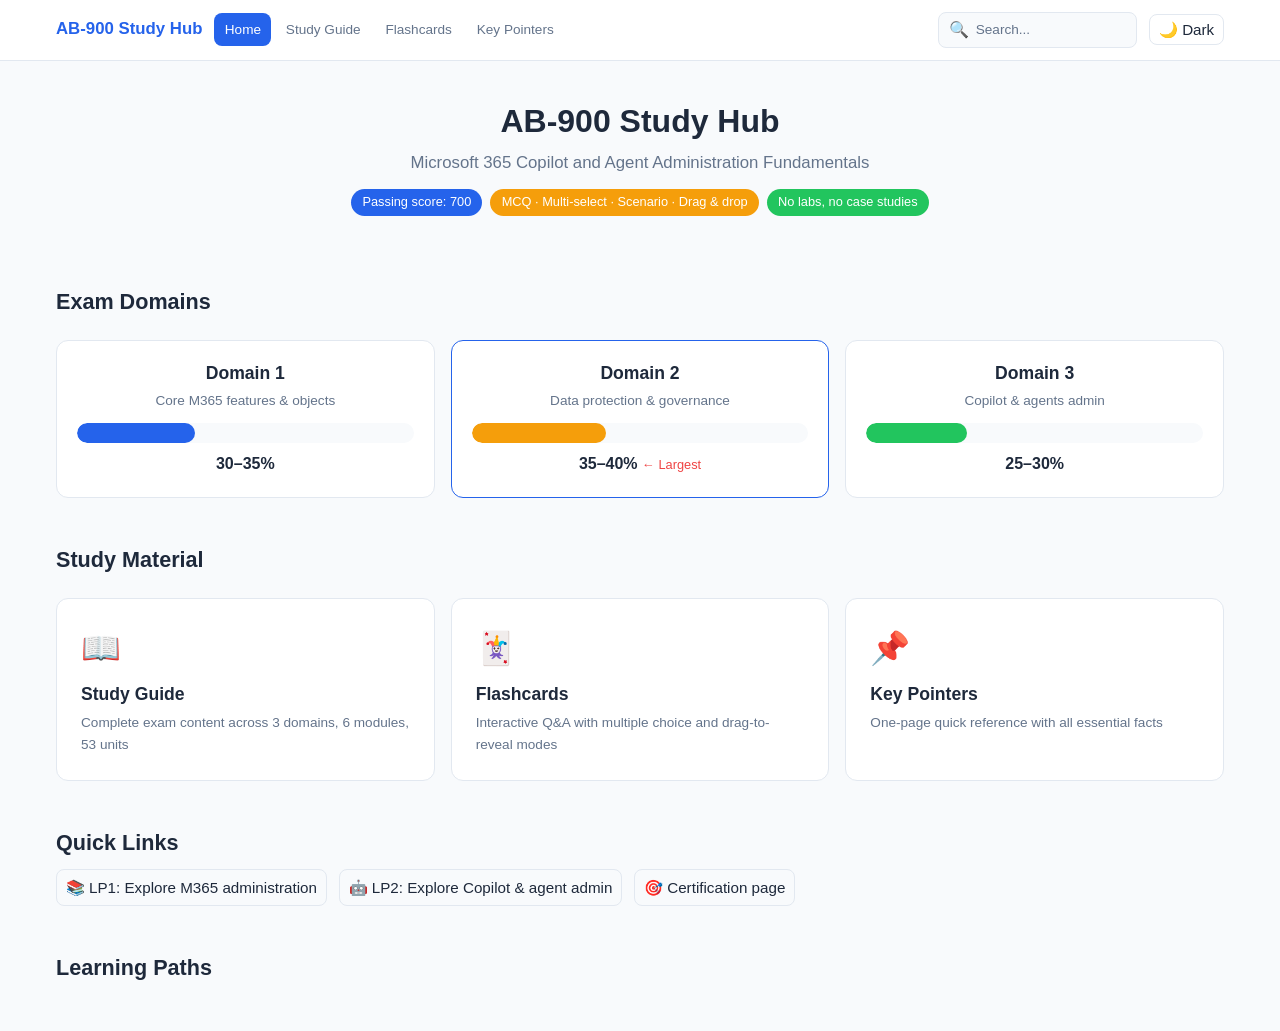
==== index.html @ 0c885569 "feat: update index page with module tree" ====
<!DOCTYPE html>
<html lang="sv" data-theme="light">
<head>
  <meta charset="UTF-8">
  <meta name="viewport" content="width=device-width, initial-scale=1.0">
  <title>AB-900 Study Hub</title>
  <link rel="stylesheet" href="style.css">
  <link rel="icon" href="data:image/svg+xml,<svg xmlns='http://www.w3.org/2000/svg' viewBox='0 0 100 100'><text y='.9em' font-size='90'>📘</text></svg>">
</head>
<body>
  <header class="header">
    <div class="header-inner">
      <a href="index.html" class="header-logo">AB-900 Study Hub</a>
      <button id="hamburger" class="hamburger" aria-label="Menu">☰</button>
      <nav id="nav" class="nav">
        <a href="index.html" class="active">Home</a>
        <a href="study-guide.html">Study Guide</a>
        <a href="flashcards.html">Flashcards</a>
        <a href="key-pointers.html">Key Pointers</a>
      </nav>
      <div class="search-box">
        <span>🔍</span>
        <input id="searchInput" type="text" placeholder="Search...">
      </div>
      <button id="themeToggle" class="theme-toggle" aria-label="Toggle theme">🌙 Dark</button>
    </div>
  </header>

  <main>
    <section class="hero">
      <h1>AB-900 Study Hub</h1>
      <p>Microsoft 365 Copilot and Agent Administration Fundamentals</p>
      <div class="hero-tags">
        <span class="tag tag-blue">Passing score: 700</span>
        <span class="tag tag-orange">MCQ &middot; Multi-select &middot; Scenario &middot; Drag &amp; drop</span>
        <span class="tag tag-green">No labs, no case studies</span>
      </div>
    </section>

    <div class="container">
      <h2>Exam Domains</h2>
      <div class="domain-grid">
        <div class="domain-card searchable">
          <h3>Domain 1</h3>
          <p>Core M365 features &amp; objects</p>
          <div class="domain-bar"><div class="domain-bar-fill" style="width:35%"></div></div>
          <strong>30&ndash;35%</strong>
        </div>
        <div class="domain-card searchable" style="border-color:var(--primary);">
          <h3>Domain 2</h3>
          <p>Data protection &amp; governance</p>
          <div class="domain-bar"><div class="domain-bar-fill" style="width:40%;background:var(--accent-orange)"></div></div>
          <strong>35&ndash;40%</strong> <span style="color:var(--accent-red);font-size:0.8rem;">&larr; Largest</span>
        </div>
        <div class="domain-card searchable">
          <h3>Domain 3</h3>
          <p>Copilot &amp; agents admin</p>
          <div class="domain-bar"><div class="domain-bar-fill" style="width:30%;background:var(--accent-green)"></div></div>
          <strong>25&ndash;30%</strong>
        </div>
      </div>

      <h2 style="margin-top:3rem;">Study Material</h2>
      <div class="section-grid">
        <a href="study-guide.html" class="section-card searchable">
          <div class="icon">📖</div>
          <h3>Study Guide</h3>
          <p>Complete exam content across 3 domains, 6 modules, 53 units</p>
        </a>
        <a href="flashcards.html" class="section-card searchable">
          <div class="icon">🃏</div>
          <h3>Flashcards</h3>
          <p>Interactive Q&amp;A with multiple choice and drag-to-reveal modes</p>
        </a>
        <a href="key-pointers.html" class="section-card searchable">
          <div class="icon">📌</div>
          <h3>Key Pointers</h3>
          <p>One-page quick reference with all essential facts</p>
        </a>
      </div>

      <h2 style="margin-top:3rem;">Quick Links</h2>
      <div style="display:flex;gap:0.75rem;flex-wrap:wrap;">
        <a href="https://learn.microsoft.com/en-us/training/paths/explore-microsoft-365-administration/" target="_blank" rel="noopener" class="theme-toggle searchable">📚 LP1: Explore M365 administration</a>
        <a href="https://learn.microsoft.com/en-us/training/paths/explore-microsoft-365-copilot-agent-administration/" target="_blank" rel="noopener" class="theme-toggle searchable">🤖 LP2: Explore Copilot &amp; agent admin</a>
        <a href="https://learn.microsoft.com/en-us/credentials/certifications/copilot-and-agent-administration-fundamentals/" target="_blank" rel="noopener" class="theme-toggle searchable">🎯 Certification page</a>
      </div>

      <h2 style="margin-top:3rem;">Learning Paths</h2>
      <div id="moduleTree" class="section-grid"></div>
    </div>
  </main>

  <script src="data/modules.js"></script>
  <script src="script.js"></script>
  <script>
    (function() {
      const treeContainer = document.getElementById('moduleTree');
      let html = '';
      learningPaths.forEach(function(lp, lpIdx) {
        html += '<div style="grid-column:1/-1;"><h3 style="margin-bottom:0.5rem;">Learning Path ' + (lpIdx + 1) + ': ' + lp.title + '</h3></div>';
        lp.modules.forEach(function(mod) {
          const firstUnitId = mod.units.length > 0 ? mod.units[0].id : '';
          html += '<a href="study-guide.html#unit-' + firstUnitId + '" class="section-card searchable" style="text-decoration:none;">';
          html += '<h3>' + getModuleBadgeHtml(mod.id) + ' ' + mod.title + '</h3>';
          html += '<p>' + mod.units.length + ' units</p>';
          html += '</a>';
        });
      });
      treeContainer.innerHTML = html;
    })();
  </script>
</body>
</html>
---- style.css ----
*, *::before, *::after { box-sizing: border-box; margin: 0; padding: 0; }
:root {
  --primary: #2563eb;
  --primary-dark: #1d4ed8;
  --primary-light: rgba(37,99,235,0.1);
  --bg: #f8fafc;
  --bg-card: #ffffff;
  --text: #1e293b;
  --text-secondary: #64748b;
  --border: #e2e8f0;
  --accent-green: #22c55e;
  --accent-red: #ef4444;
  --accent-orange: #f59e0b;
  --shadow: 0 1px 3px rgba(0,0,0,0.1);
  --radius: 8px;
  --radius-lg: 12px;
  --font: -apple-system, BlinkMacSystemFont, "Segoe UI", Roboto, "Noto Sans", Helvetica, Arial, sans-serif;
  --max-width: 1200px;
}
[data-theme="dark"] {
  --bg: #0f172a;
  --bg-card: #1e293b;
  --text: #e2e8f0;
  --text-secondary: #94a3b8;
  --border: #334155;
  --shadow: 0 1px 3px rgba(0,0,0,0.3);
  --primary-light: rgba(37,99,235,0.15);
}

html { scroll-behavior: smooth; }
body { font-family: var(--font); background: var(--bg); color: var(--text); line-height: 1.6; min-height: 100vh; }

a { color: var(--primary); text-decoration: none; }
a:hover { text-decoration: underline; }

/* Header */
.header { position: sticky; top: 0; z-index: 100; background: var(--bg-card); border-bottom: 1px solid var(--border); }
.header-inner { max-width: var(--max-width); margin: 0 auto; padding: 0.75rem 1rem; display: flex; align-items: center; gap: 0.75rem; }
.header-logo { font-weight: 700; font-size: 1.05rem; color: var(--primary); text-decoration: none; white-space: nowrap; }
.header-logo:hover { text-decoration: none; }
.nav { display: flex; gap: 0.25rem; flex: 1; }
.nav a { padding: 0.35rem 0.65rem; border-radius: var(--radius); text-decoration: none; color: var(--text-secondary); font-size: 0.85rem; font-weight: 500; transition: background 0.15s, color 0.15s; }
.nav a:hover { background: var(--primary-light); color: var(--primary); text-decoration: none; }
.nav a.active { background: var(--primary); color: #fff; }
.search-box { display: flex; align-items: center; gap: 0.4rem; background: var(--bg); border: 1px solid var(--border); border-radius: var(--radius); padding: 0.25rem 0.65rem; }
.search-box input { border: none; background: transparent; outline: none; color: var(--text); font-size: 0.85rem; width: 150px; }
.search-box input::placeholder { color: var(--text-secondary); }
.theme-toggle, .icon-btn { background: none; border: 1px solid var(--border); border-radius: var(--radius); padding: 0.35rem 0.55rem; cursor: pointer; font-size: 0.95rem; color: var(--text); transition: background 0.15s; white-space: nowrap; }
.theme-toggle:hover, .icon-btn:hover { background: var(--primary-light); }
.hamburger { display: none; background: none; border: none; font-size: 1.5rem; cursor: pointer; color: var(--text); padding: 0.25rem; line-height: 1; }

/* Layout */
.container { max-width: var(--max-width); margin: 0 auto; padding: 1.5rem 1rem; }
.card { background: var(--bg-card); border: 1px solid var(--border); border-radius: var(--radius); padding: 1.5rem; box-shadow: var(--shadow); }
.card + .card { margin-top: 1rem; }
.card-flat { background: transparent; border: none; padding: 0; box-shadow: none; }

/* Typography */
h1 { font-size: 1.75rem; font-weight: 700; margin-bottom: 0.5rem; line-height: 1.3; }
h2 { font-size: 1.35rem; font-weight: 600; margin: 1.5rem 0 0.75rem; line-height: 1.3; }
h3 { font-size: 1.1rem; font-weight: 600; margin: 1rem 0 0.5rem; line-height: 1.4; }
h4 { font-size: 1rem; font-weight: 600; margin: 0.75rem 0 0.4rem; }
p { margin-bottom: 0.75rem; color: var(--text-secondary); }
ul, ol { margin-bottom: 0.75rem; padding-left: 1.5rem; color: var(--text-secondary); }
li { margin-bottom: 0.25rem; }
strong { color: var(--text); }

/* Code & Pre */
code { background: var(--bg); padding: 0.15rem 0.35rem; border-radius: 4px; font-size: 0.85em; font-family: "Cascadia Code", "Fira Code", Consolas, monospace; }
pre { background: var(--bg); border: 1px solid var(--border); border-radius: var(--radius); padding: 1rem; overflow-x: auto; font-size: 0.8rem; line-height: 1.5; margin-bottom: 1rem; font-family: "Cascadia Code", "Fira Code", Consolas, monospace; white-space: pre-wrap; word-break: break-word; }
pre code { background: none; padding: 0; font-size: inherit; }

/* Tables */
table { width: 100%; border-collapse: collapse; margin-bottom: 1rem; font-size: 0.875rem; }
th, td { border: 1px solid var(--border); padding: 0.45rem 0.65rem; text-align: left; }
th { background: var(--bg); font-weight: 600; }
tr:hover { background: var(--primary-light); }

/* Collapsible sections */
.collapsible-header { cursor: pointer; display: flex; justify-content: space-between; align-items: center; padding: 0.5rem 0; user-select: none; border-radius: var(--radius); }
.collapsible-header:hover { color: var(--primary); }
.collapsible-header h3, .collapsible-header h4 { margin: 0; }
.chevron { font-size: 0.75rem; color: var(--text-secondary); transition: transform 0.2s; }
.collapsible-body { overflow: hidden; max-height: 0; transition: max-height 0.3s ease; }
.collapsible-body.open { max-height: none; }
.collapsible-body > :first-child { padding-top: 0.5rem; }

/* Dashboard */
.hero { text-align: center; padding: 2.5rem 1rem 1.5rem; }
.hero h1 { font-size: 2rem; }
.hero p { font-size: 1.05rem; max-width: 550px; margin: 0.5rem auto; }
.hero-tags { display: flex; gap: 0.5rem; justify-content: center; flex-wrap: wrap; margin-top: 0.75rem; }
.tag { display: inline-block; padding: 0.2rem 0.7rem; border-radius: 20px; font-size: 0.8rem; font-weight: 500; color: #fff; }
.tag-blue { background: var(--primary); }
.tag-orange { background: var(--accent-orange); }
.tag-green { background: var(--accent-green); }

.domain-grid { display: grid; grid-template-columns: repeat(auto-fit, minmax(250px, 1fr)); gap: 1rem; margin-top: 1.5rem; }
.domain-card { background: var(--bg-card); border: 1px solid var(--border); border-radius: var(--radius-lg); padding: 1.25rem; text-align: center; }
.domain-card h3 { margin: 0 0 0.25rem; }
.domain-card p { font-size: 0.85rem; margin-bottom: 0.75rem; }
.domain-bar { height: 20px; background: var(--bg); border-radius: 10px; overflow: hidden; margin: 0.5rem 0; }
.domain-bar-fill { height: 100%; border-radius: 10px; background: var(--primary); transition: width 0.5s; }

.section-grid { display: grid; grid-template-columns: repeat(auto-fit, minmax(220px, 1fr)); gap: 1rem; margin-top: 1.5rem; }
.section-card { display: block; background: var(--bg-card); border: 1px solid var(--border); border-radius: var(--radius-lg); padding: 1.5rem; text-decoration: none; color: var(--text); transition: transform 0.15s, box-shadow 0.15s; }
.section-card:hover { transform: translateY(-2px); box-shadow: 0 4px 12px rgba(0,0,0,0.1); text-decoration: none; }
.section-card .icon { font-size: 2rem; margin-bottom: 0.5rem; }
.section-card h3 { margin: 0 0 0.35rem; }
.section-card p { font-size: 0.85rem; margin: 0; color: var(--text-secondary); }

/* Study Guide */
.section-header { border-left: 3px solid var(--primary); padding-left: 0.75rem; margin-top: 0; }
.key-concepts-box { background: var(--bg); border: 1px solid var(--border); border-radius: var(--radius); padding: 1rem; margin-top: 1rem; }
.key-concepts-box h3 { margin-top: 0; font-size: 1rem; }
.concept-tag { display: inline-block; background: var(--primary); color: #fff; padding: 0.1rem 0.5rem; border-radius: 12px; font-size: 0.75rem; margin: 0.15rem; white-space: nowrap; }

/* Tree Nav Sidebar */
.study-guide-layout { display: flex; gap: 1.5rem; align-items: flex-start; }
.tree-sidebar { width: 280px; flex-shrink: 0; position: sticky; top: 4.5rem; max-height: calc(100vh - 5.5rem); overflow-y: auto; background: var(--bg-card); border: 1px solid var(--border); border-radius: var(--radius); padding: 0.5rem 0; }
.tree-nav { font-size: 0.82rem; }
.tree-section + .tree-section { border-top: 1px solid var(--border); margin-top: 0.25rem; padding-top: 0.25rem; }
.tree-section-title { padding: 0.45rem 0.75rem; cursor: pointer; font-weight: 600; color: var(--primary); display: flex; align-items: center; gap: 0.35rem; user-select: none; }
.tree-section-title::before { content: "▾"; font-size: 0.65rem; transition: transform 0.2s; }
.tree-section-title.collapsed::before { content: "▸"; }
.tree-section-title:hover { background: var(--primary-light); }
.tree-module-title { padding: 0.35rem 0.75rem 0.35rem 1.5rem; cursor: pointer; font-weight: 500; color: var(--text); display: flex; align-items: center; gap: 0.3rem; user-select: none; font-size: 0.8rem; }
.tree-module-title::before { content: "▾"; font-size: 0.6rem; transition: transform 0.2s; }
.tree-module-title.collapsed::before { content: "▸"; }
.tree-module-title:hover { background: var(--primary-light); }
.tree-children { overflow: hidden; transition: max-height 0.25s ease; max-height: 2000px; }
.tree-children.collapsed { max-height: 0; }
.tree-item { padding: 0.3rem 0.75rem 0.3rem 2.25rem; cursor: pointer; color: var(--text-secondary); border-radius: 4px; margin: 0 0.25rem; transition: background 0.1s, color 0.1s; font-size: 0.8rem; line-height: 1.3; word-break: break-word; }
.tree-item:hover { background: var(--primary-light); color: var(--primary); }
.tree-item.selected { background: var(--primary); color: #fff; font-weight: 500; }

/* Content area */
.content-area { flex: 1; min-width: 0; }
.content-area h2 { margin-top: 0; }
.content-area .breadcrumb { font-size: 0.8rem; color: var(--text-secondary); margin-bottom: 0.5rem; }
.content-area .exam-tips { margin-top: 1.5rem; padding: 1rem; background: rgba(245,158,11,0.1); border: 1px solid var(--accent-orange); border-radius: var(--radius); }
.content-area .exam-tips h3 { margin-top: 0; font-size: 1rem; color: var(--accent-orange); }
.content-area .key-concepts { margin-top: 1rem; padding: 1rem; background: var(--primary-light); border: 1px solid var(--primary); border-radius: var(--radius); }
.content-area .key-concepts h3 { margin-top: 0; font-size: 1rem; color: var(--primary); }
.search-no-results { text-align: center; padding: 2rem; color: var(--text-secondary); font-size: 1.1rem; }

/* Flashcards */
.flashcard-wrap { max-width: 700px; margin: 0 auto; }
.flashcard-question { font-size: 1.1rem; font-weight: 600; margin-bottom: 1.25rem; line-height: 1.5; }
.flashcard-options { display: flex; flex-direction: column; gap: 0.5rem; }
.flashcard-option { padding: 0.75rem 1rem; border: 2px solid var(--border); border-radius: var(--radius); cursor: pointer; transition: all 0.15s; font-size: 0.95rem; color: var(--text); }
.flashcard-option:hover { border-color: var(--primary); background: var(--primary-light); }
.flashcard-option.correct { border-color: var(--accent-green); background: rgba(34,197,94,0.1); color: var(--accent-green); font-weight: 600; }
.flashcard-option.wrong { border-color: var(--accent-red); background: rgba(239,68,68,0.1); color: var(--accent-red); }
.flashcard-option.revealed { border-color: var(--accent-green); color: var(--accent-green); }
.flashcard-option:disabled { cursor: default; opacity: 0.7; }

.drag-reveal-container { position: relative; min-height: 70px; background: var(--bg); border: 2px dashed var(--border); border-radius: var(--radius); overflow: hidden; cursor: grab; touch-action: none; }
.drag-reveal-cover { position: absolute; top: 0; left: 0; right: 0; bottom: 0; background: var(--primary); display: flex; align-items: center; justify-content: center; color: #fff; font-weight: 600; font-size: 0.85rem; user-select: none; }
.drag-reveal-cover:active { cursor: grabbing; }
.drag-reveal-answer { padding: 1rem; text-align: center; font-size: 0.95rem; color: var(--text); }

.flashcard-controls { display: flex; gap: 0.5rem; flex-wrap: wrap; justify-content: center; }
.flashcard-controls select, .flashcard-controls button { padding: 0.4rem 0.7rem; border: 1px solid var(--border); border-radius: var(--radius); background: var(--bg-card); color: var(--text); font-size: 0.85rem; cursor: pointer; }

.show-answers-panel { background: var(--bg); border: 1px solid var(--border); border-radius: var(--radius); padding: 1.5rem; margin-top: 2rem; display: none; }
.show-answers-panel.open { display: block; }
.show-answers-panel h2 { margin-top: 0; }
.show-answers-item { padding: 0.75rem 0; border-bottom: 1px solid var(--border); }
.show-answers-item:last-child { border-bottom: none; }
.show-answers-item q { font-weight: 600; display: block; margin-bottom: 0.25rem; font-style: italic; }
.show-answers-item .answer { color: var(--primary); font-weight: 500; }
.show-answers-item .explanation { font-size: 0.85rem; color: var(--text-secondary); margin-top: 0.25rem; }

/* Key Pointers */
.key-pointer-group { margin-bottom: 2rem; }
.key-pointer-group h2 { border-bottom: 2px solid var(--primary); padding-bottom: 0.3rem; margin-bottom: 0.75rem; font-size: 1.1rem; }
.key-pointer-group ul { list-style: none; padding-left: 0; }
.key-pointer-group li { padding: 0.35rem 0; padding-left: 1.25rem; position: relative; font-size: 0.88rem; color: var(--text); line-height: 1.5; }
.key-pointer-group li::before { content: ""; position: absolute; left: 0; top: 0.7rem; width: 6px; height: 6px; background: var(--primary); border-radius: 50%; }

/* Search highlight */
.search-highlight { background: var(--highlight-bg, rgba(245,158,11,0.3)); padding: 0.1rem 0.15rem; border-radius: 2px; }

/* Nav counter */
#cardCounter { text-align: center; color: var(--text-secondary); font-size: 0.85rem; margin-bottom: 0.75rem; }

/* Explanation box */
.explanation-box { margin-top: 1rem; padding: 0.75rem 1rem; background: var(--bg); border: 1px solid var(--border); border-radius: var(--radius); font-size: 0.9rem; display: none; }
.explanation-box.visible { display: block; }
.explanation-box strong { color: var(--primary); }

/* Reference link */
.card-ref { margin-bottom: 0.75rem; font-size: 0.82rem; }
.card-ref a { color: var(--primary); text-decoration: none; }
.card-ref a:hover { text-decoration: underline; }

/* Print */
@media print {
  .header { display: none; }
  body { background: #fff; color: #000; }
  .card { border: none; box-shadow: none; padding: 0.5rem 0; }
  .card + .card { margin-top: 0; }
  .collapsible-body { max-height: none !important; }
  .chevron { display: none; }
  .flashcard-option { border: 1px solid #ccc; }
  .key-pointer-group li::before { background: #000; }
  .section-card { border: 1px solid #ccc; }
}

/* Responsive */
@media (max-width: 768px) {
  .header-inner { gap: 0.5rem; padding: 0.6rem 0.75rem; }
  .header-logo { font-size: 0.95rem; }
  .nav { display: none; position: absolute; top: 100%; left: 0; right: 0; background: var(--bg-card); flex-direction: column; padding: 0.5rem; border-bottom: 1px solid var(--border); box-shadow: var(--shadow); }
  .nav.open { display: flex; }
  .nav a { padding: 0.5rem 0.75rem; }
  .hamburger { display: block; }
  .search-box input { width: 100px; }
  .hero h1 { font-size: 1.5rem; }
  .hero p { font-size: 0.95rem; }
  .container { padding: 1rem 0.75rem; }
  h1 { font-size: 1.4rem; }
  .domain-grid { grid-template-columns: 1fr; }
  .section-grid { grid-template-columns: 1fr; }
  .flashcard-wrap { margin: 0; }
  pre { font-size: 0.7rem; }
  .study-guide-layout { flex-direction: column; }
  .tree-sidebar { width: 100%; position: static; max-height: none; }
  .tree-sidebar.collapsed .tree-children { display: none; }
}

@media (max-width: 428px) {
  .header-inner { padding: 0.5rem 0.5rem; gap: 0.35rem; }
  .search-box { display: none; }
  .hero h1 { font-size: 1.3rem; }
  .domain-card { padding: 1rem; }
}
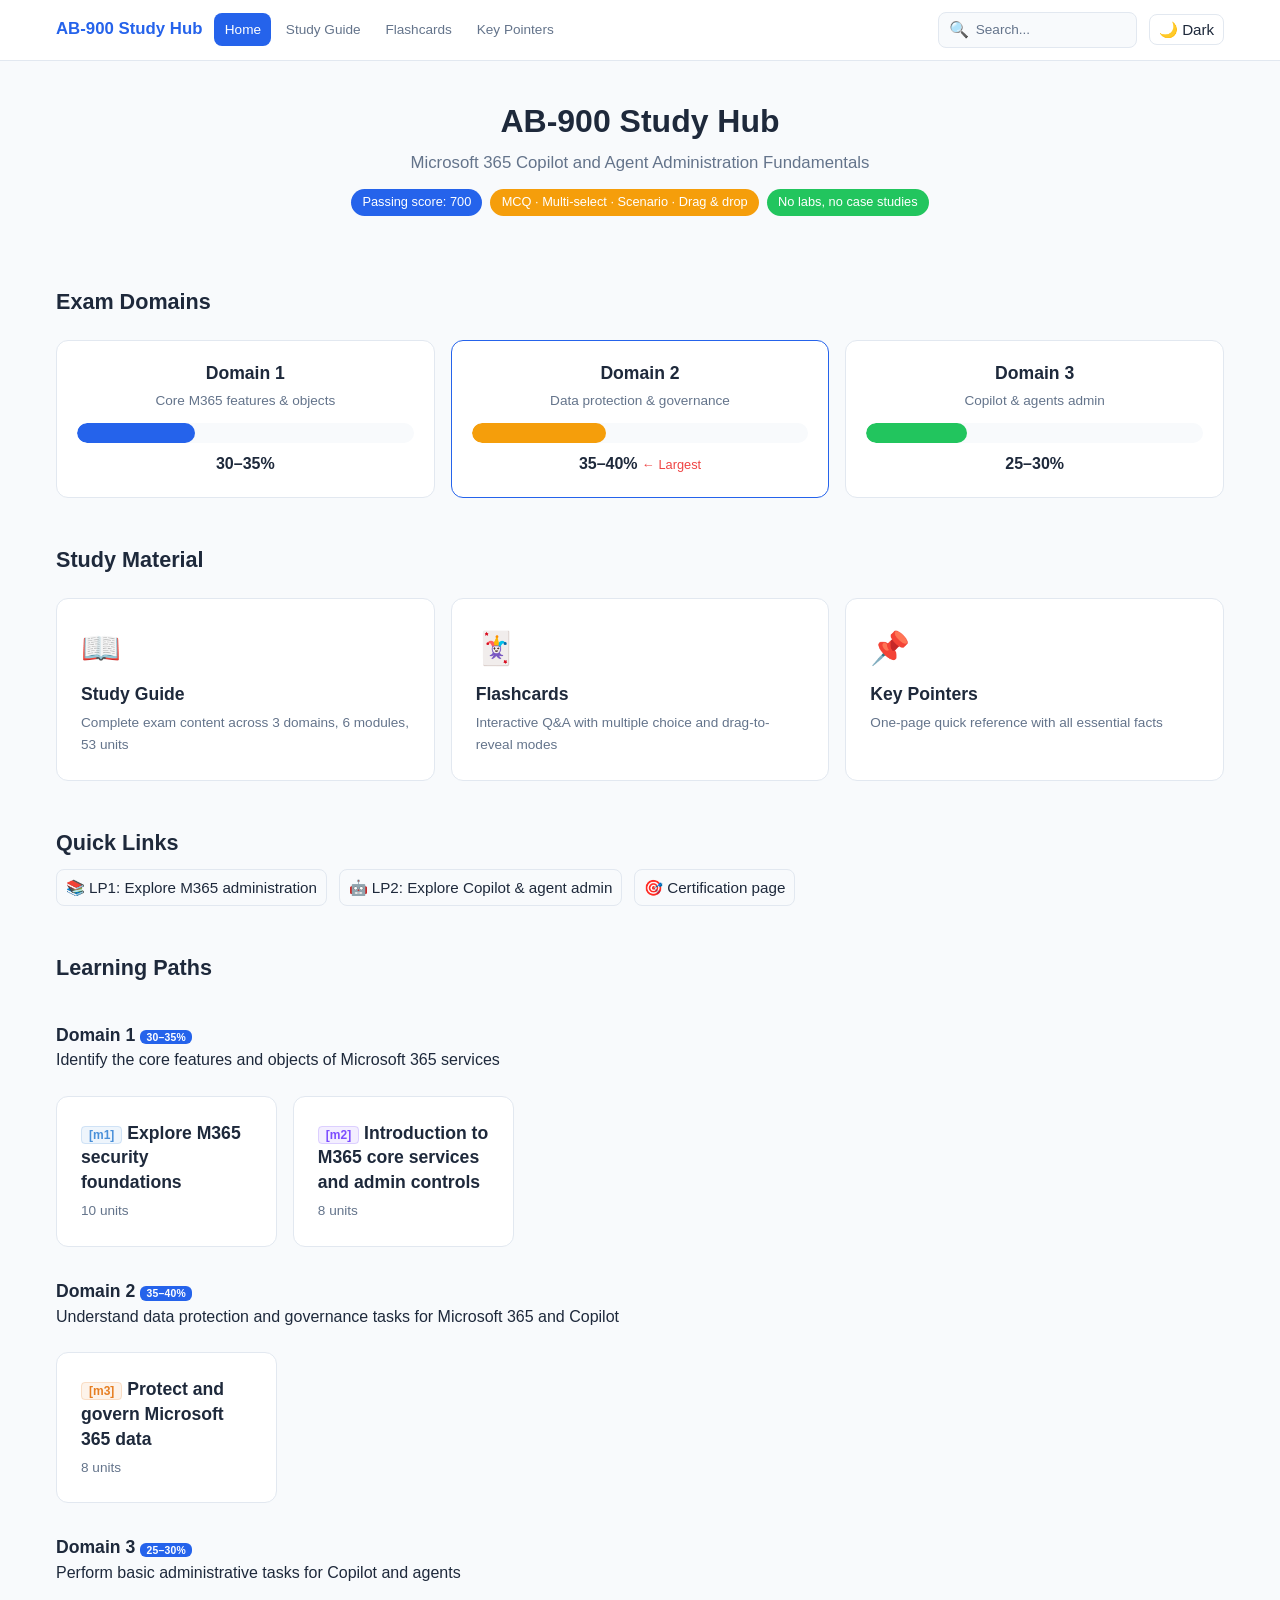
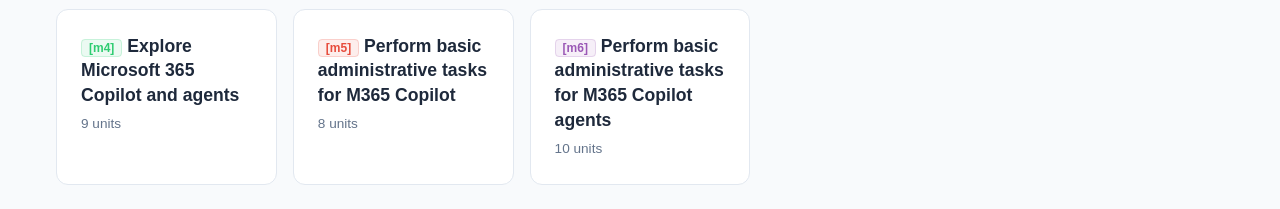
==== commit 92b14758: "Restructure study guide tree nav to show exam domains; expand content gap-fills in study-guide.js" ====
--- a/index.html
+++ b/index.html
@@ -97,9 +97,9 @@
     (function() {
       const treeContainer = document.getElementById('moduleTree');
       let html = '';
-      learningPaths.forEach(function(lp, lpIdx) {
-        html += '<div style="grid-column:1/-1;"><h3 style="margin-bottom:0.5rem;">Learning Path ' + (lpIdx + 1) + ': ' + lp.title + '</h3></div>';
-        lp.modules.forEach(function(mod) {
+      examDomains.forEach(function(d, dIdx) {
+        html += '<div style="grid-column:1/-1;"><h3 style="margin-bottom:0.5rem;">Domain ' + (dIdx + 1) + ' <span class="weight-badge">' + d.weight + '</span><br><span style="font-weight:400;font-size:1rem;">' + d.title + '</span></h3></div>';
+        d.modules.forEach(function(mod) {
           const firstUnitId = mod.units.length > 0 ? mod.units[0].id : '';
           html += '<a href="study-guide.html#unit-' + firstUnitId + '" class="section-card searchable" style="text-decoration:none;">';
           html += '<h3>' + getModuleBadgeHtml(mod.id) + ' ' + mod.title + '</h3>';
--- a/style.css
+++ b/style.css
@@ -144,25 +144,45 @@
 .content-area .key-concepts h3 { margin-top: 0; font-size: 1rem; color: var(--primary); }
 .search-no-results { text-align: center; padding: 2rem; color: var(--text-secondary); font-size: 1.1rem; }
 
-/* Flashcards */
-.flashcard-wrap { max-width: 700px; margin: 0 auto; }
-.flashcard-question { font-size: 1.1rem; font-weight: 600; margin-bottom: 1.25rem; line-height: 1.5; }
-.flashcard-options { display: flex; flex-direction: column; gap: 0.5rem; }
-.flashcard-option { padding: 0.75rem 1rem; border: 2px solid var(--border); border-radius: var(--radius); cursor: pointer; transition: all 0.15s; font-size: 0.95rem; color: var(--text); }
-.flashcard-option:hover { border-color: var(--primary); background: var(--primary-light); }
-.flashcard-option.correct { border-color: var(--accent-green); background: rgba(34,197,94,0.1); color: var(--accent-green); font-weight: 600; }
-.flashcard-option.wrong { border-color: var(--accent-red); background: rgba(239,68,68,0.1); color: var(--accent-red); }
-.flashcard-option.revealed { border-color: var(--accent-green); color: var(--accent-green); }
-.flashcard-option:disabled { cursor: default; opacity: 0.7; }
-
-.drag-reveal-container { position: relative; min-height: 70px; background: var(--bg); border: 2px dashed var(--border); border-radius: var(--radius); overflow: hidden; cursor: grab; touch-action: none; }
-.drag-reveal-cover { position: absolute; top: 0; left: 0; right: 0; bottom: 0; background: var(--primary); display: flex; align-items: center; justify-content: center; color: #fff; font-weight: 600; font-size: 0.85rem; user-select: none; }
-.drag-reveal-cover:active { cursor: grabbing; }
-.drag-reveal-answer { padding: 1rem; text-align: center; font-size: 0.95rem; color: var(--text); }
-
+/* Flashcards — 3D flip card */
+.flashcard-wrap { max-width: 640px; margin: 0 auto; perspective: 1200px; }
+.flashcard-3d { position: relative; width: 100%; min-height: 320px; cursor: pointer; transform-style: preserve-3d; transition: transform 0.5s cubic-bezier(0.4, 0.0, 0.2, 1); }
+.flashcard-3d.flipped { transform: rotateY(180deg); }
+
+.flashcard-face { position: absolute; inset: 0; backface-visibility: hidden; -webkit-backface-visibility: hidden; border-radius: var(--radius-lg); padding: 2rem; display: flex; flex-direction: column; border: 1px solid var(--border); background: var(--bg-card); box-shadow: 0 2px 8px rgba(0,0,0,0.08), 0 1px 2px rgba(0,0,0,0.06); }
+[data-theme="dark"] .flashcard-face { box-shadow: 0 2px 12px rgba(0,0,0,0.3), 0 1px 3px rgba(0,0,0,0.2); }
+
+.flashcard-front { z-index: 2; }
+.flashcard-back { transform: rotateY(180deg); }
+
+.card-category { font-size: 0.8rem; font-weight: 600; color: var(--primary); margin-bottom: 0.35rem; display: flex; align-items: center; gap: 0.4rem; }
+.card-question { flex: 1; font-size: 1.15rem; font-weight: 600; line-height: 1.6; margin: 0.75rem 0; color: var(--text); }
+.card-answer { flex: 1; font-size: 1.05rem; line-height: 1.7; margin: 0.5rem 0; color: var(--text); }
+.card-explanation { margin-top: 0.75rem; padding: 0.75rem 1rem; background: var(--bg); border-radius: var(--radius); font-size: 0.9rem; color: var(--text-secondary); }
+.card-explanation strong { color: var(--primary); }
+.card-ref { font-size: 0.8rem; color: var(--text-secondary); margin-top: 0.5rem; }
+.card-ref a { color: var(--primary); text-decoration: none; }
+.card-ref a:hover { text-decoration: underline; }
+
+.card-flip-prompt { margin-top: auto; padding-top: 0.75rem; font-size: 0.75rem; color: var(--text-secondary); text-align: center; letter-spacing: 0.02em; opacity: 0.7; }
+
+/* Controls */
 .flashcard-controls { display: flex; gap: 0.5rem; flex-wrap: wrap; justify-content: center; }
 .flashcard-controls select, .flashcard-controls button { padding: 0.4rem 0.7rem; border: 1px solid var(--border); border-radius: var(--radius); background: var(--bg-card); color: var(--text); font-size: 0.85rem; cursor: pointer; }
 
+/* Navigation */
+.flashcard-nav { max-width: 640px; margin: 1.25rem auto 0; display: flex; align-items: center; justify-content: space-between; gap: 0.75rem; }
+.flashcard-nav button { min-width: 120px; padding: 0.5rem 1rem; border: 1px solid var(--border); border-radius: var(--radius); background: var(--bg-card); color: var(--text); font-size: 0.9rem; cursor: pointer; transition: background 0.15s; }
+.flashcard-nav button:hover { background: var(--primary-light); }
+.flashcard-nav button:disabled { opacity: 0.4; cursor: default; background: var(--bg-card); }
+.card-progress { font-size: 1.1rem; font-weight: 600; color: var(--primary); text-align: center; }
+.card-progress #progressCurrent, .card-progress #progressTotal { min-width: 2ch; display: inline-block; }
+.progress-label { display: block; font-size: 0.75rem; font-weight: 400; color: var(--text-secondary); }
+
+/* Card counter */
+.card-counter { text-align: center; color: var(--text-secondary); font-size: 0.85rem; margin-bottom: 0.75rem; }
+
+/* Show Answers panel */
 .show-answers-panel { background: var(--bg); border: 1px solid var(--border); border-radius: var(--radius); padding: 1.5rem; margin-top: 2rem; display: none; }
 .show-answers-panel.open { display: block; }
 .show-answers-panel h2 { margin-top: 0; }
@@ -182,19 +202,6 @@
 /* Search highlight */
 .search-highlight { background: var(--highlight-bg, rgba(245,158,11,0.3)); padding: 0.1rem 0.15rem; border-radius: 2px; }
 
-/* Nav counter */
-#cardCounter { text-align: center; color: var(--text-secondary); font-size: 0.85rem; margin-bottom: 0.75rem; }
-
-/* Explanation box */
-.explanation-box { margin-top: 1rem; padding: 0.75rem 1rem; background: var(--bg); border: 1px solid var(--border); border-radius: var(--radius); font-size: 0.9rem; display: none; }
-.explanation-box.visible { display: block; }
-.explanation-box strong { color: var(--primary); }
-
-/* Reference link */
-.card-ref { margin-bottom: 0.75rem; font-size: 0.82rem; }
-.card-ref a { color: var(--primary); text-decoration: none; }
-.card-ref a:hover { text-decoration: underline; }
-
 /* Print */
 @media print {
   .header { display: none; }
@@ -203,7 +210,12 @@
   .card + .card { margin-top: 0; }
   .collapsible-body { max-height: none !important; }
   .chevron { display: none; }
-  .flashcard-option { border: 1px solid #ccc; }
+  .flashcard-3d { min-height: auto; transform: none !important; }
+  .flashcard-face { position: relative; box-shadow: none; backface-visibility: visible !important; }
+  .flashcard-back { display: none; }
+  .flashcard-3d.flipped .flashcard-front { display: none; }
+  .flashcard-3d.flipped .flashcard-back { display: block; transform: none; }
+  
   .key-pointer-group li::before { background: #000; }
   .section-card { border: 1px solid #ccc; }
 }
@@ -223,7 +235,6 @@
   h1 { font-size: 1.4rem; }
   .domain-grid { grid-template-columns: 1fr; }
   .section-grid { grid-template-columns: 1fr; }
-  .flashcard-wrap { margin: 0; }
   pre { font-size: 0.7rem; }
   .study-guide-layout { flex-direction: column; }
   .tree-sidebar { width: 100%; position: static; max-height: none; }
@@ -236,3 +247,6 @@
   .hero h1 { font-size: 1.3rem; }
   .domain-card { padding: 1rem; }
 }
+
+/* Weight badge for tree nav domain headers */
+.weight-badge { font-size: 0.65rem; background: var(--primary); color: #fff; padding: 0.1rem 0.4rem; border-radius: 6px; font-weight: 600; letter-spacing: 0.02em; }
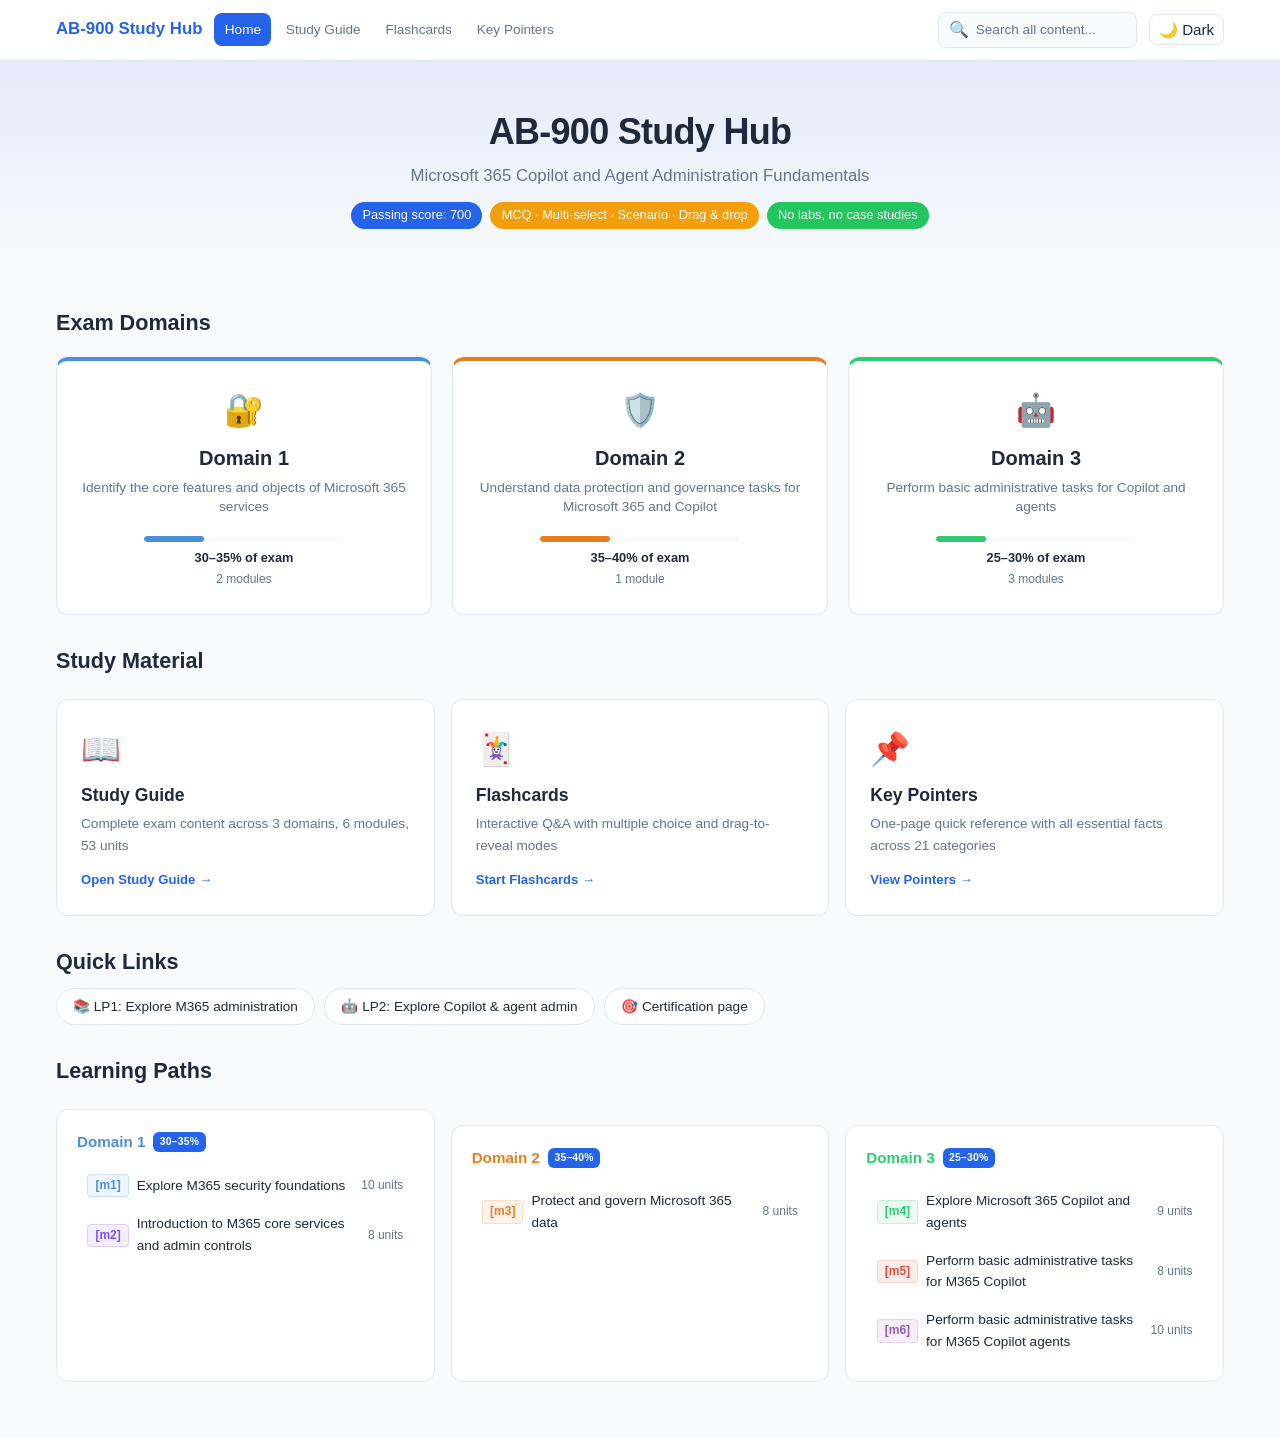
==== commit 64ff232c: "Redesign index.html with cleaner layout; add cross-page search dropdown" ====
--- a/index.html
+++ b/index.html
@@ -18,9 +18,10 @@
         <a href="flashcards.html">Flashcards</a>
         <a href="key-pointers.html">Key Pointers</a>
       </nav>
-      <div class="search-box">
+      <div class="search-box" id="searchBox">
         <span>🔍</span>
-        <input id="searchInput" type="text" placeholder="Search...">
+        <input id="searchInput" type="text" placeholder="Search all content...">
+        <div id="searchResults" class="search-dropdown"></div>
       </div>
       <button id="themeToggle" class="theme-toggle" aria-label="Toggle theme">🌙 Dark</button>
     </div>
@@ -29,7 +30,7 @@
   <main>
     <section class="hero">
       <h1>AB-900 Study Hub</h1>
-      <p>Microsoft 365 Copilot and Agent Administration Fundamentals</p>
+      <p class="hero-sub">Microsoft 365 Copilot and Agent Administration Fundamentals</p>
       <div class="hero-tags">
         <span class="tag tag-blue">Passing score: 700</span>
         <span class="tag tag-orange">MCQ &middot; Multi-select &middot; Scenario &middot; Drag &amp; drop</span>
@@ -38,56 +39,48 @@
     </section>
 
     <div class="container">
-      <h2>Exam Domains</h2>
-      <div class="domain-grid">
-        <div class="domain-card searchable">
-          <h3>Domain 1</h3>
-          <p>Core M365 features &amp; objects</p>
-          <div class="domain-bar"><div class="domain-bar-fill" style="width:35%"></div></div>
-          <strong>30&ndash;35%</strong>
+      <section class="domains-section">
+        <h2>Exam Domains</h2>
+        <div class="domain-grid" id="domainGrid"></div>
+      </section>
+
+      <section class="materials-section">
+        <h2>Study Material</h2>
+        <div class="section-grid">
+          <a href="study-guide.html" class="section-card">
+            <div class="icon">📖</div>
+            <h3>Study Guide</h3>
+            <p>Complete exam content across 3 domains, 6 modules, 53 units</p>
+            <span class="card-cta">Open Study Guide &rarr;</span>
+          </a>
+          <a href="flashcards.html" class="section-card">
+            <div class="icon">🃏</div>
+            <h3>Flashcards</h3>
+            <p>Interactive Q&amp;A with multiple choice and drag-to-reveal modes</p>
+            <span class="card-cta">Start Flashcards &rarr;</span>
+          </a>
+          <a href="key-pointers.html" class="section-card">
+            <div class="icon">📌</div>
+            <h3>Key Pointers</h3>
+            <p>One-page quick reference with all essential facts across 21 categories</p>
+            <span class="card-cta">View Pointers &rarr;</span>
+          </a>
         </div>
-        <div class="domain-card searchable" style="border-color:var(--primary);">
-          <h3>Domain 2</h3>
-          <p>Data protection &amp; governance</p>
-          <div class="domain-bar"><div class="domain-bar-fill" style="width:40%;background:var(--accent-orange)"></div></div>
-          <strong>35&ndash;40%</strong> <span style="color:var(--accent-red);font-size:0.8rem;">&larr; Largest</span>
+      </section>
+
+      <section class="quicklinks-section">
+        <h2>Quick Links</h2>
+        <div class="pill-group">
+          <a href="https://learn.microsoft.com/en-us/training/paths/explore-microsoft-365-administration/" target="_blank" rel="noopener" class="pill-link">📚 LP1: Explore M365 administration</a>
+          <a href="https://learn.microsoft.com/en-us/training/paths/explore-microsoft-365-copilot-agent-administration/" target="_blank" rel="noopener" class="pill-link">🤖 LP2: Explore Copilot &amp; agent admin</a>
+          <a href="https://learn.microsoft.com/en-us/credentials/certifications/copilot-and-agent-administration-fundamentals/" target="_blank" rel="noopener" class="pill-link">🎯 Certification page</a>
         </div>
-        <div class="domain-card searchable">
-          <h3>Domain 3</h3>
-          <p>Copilot &amp; agents admin</p>
-          <div class="domain-bar"><div class="domain-bar-fill" style="width:30%;background:var(--accent-green)"></div></div>
-          <strong>25&ndash;30%</strong>
-        </div>
-      </div>
+      </section>
 
-      <h2 style="margin-top:3rem;">Study Material</h2>
-      <div class="section-grid">
-        <a href="study-guide.html" class="section-card searchable">
-          <div class="icon">📖</div>
-          <h3>Study Guide</h3>
-          <p>Complete exam content across 3 domains, 6 modules, 53 units</p>
-        </a>
-        <a href="flashcards.html" class="section-card searchable">
-          <div class="icon">🃏</div>
-          <h3>Flashcards</h3>
-          <p>Interactive Q&amp;A with multiple choice and drag-to-reveal modes</p>
-        </a>
-        <a href="key-pointers.html" class="section-card searchable">
-          <div class="icon">📌</div>
-          <h3>Key Pointers</h3>
-          <p>One-page quick reference with all essential facts</p>
-        </a>
-      </div>
-
-      <h2 style="margin-top:3rem;">Quick Links</h2>
-      <div style="display:flex;gap:0.75rem;flex-wrap:wrap;">
-        <a href="https://learn.microsoft.com/en-us/training/paths/explore-microsoft-365-administration/" target="_blank" rel="noopener" class="theme-toggle searchable">📚 LP1: Explore M365 administration</a>
-        <a href="https://learn.microsoft.com/en-us/training/paths/explore-microsoft-365-copilot-agent-administration/" target="_blank" rel="noopener" class="theme-toggle searchable">🤖 LP2: Explore Copilot &amp; agent admin</a>
-        <a href="https://learn.microsoft.com/en-us/credentials/certifications/copilot-and-agent-administration-fundamentals/" target="_blank" rel="noopener" class="theme-toggle searchable">🎯 Certification page</a>
-      </div>
-
-      <h2 style="margin-top:3rem;">Learning Paths</h2>
-      <div id="moduleTree" class="section-grid"></div>
+      <section class="modules-section">
+        <h2>Learning Paths</h2>
+        <div id="moduleTree" class="section-grid"></div>
+      </section>
     </div>
   </main>
 
@@ -95,19 +88,34 @@
   <script src="script.js"></script>
   <script>
     (function() {
-      const treeContainer = document.getElementById('moduleTree');
-      let html = '';
-      examDomains.forEach(function(d, dIdx) {
-        html += '<div style="grid-column:1/-1;"><h3 style="margin-bottom:0.5rem;">Domain ' + (dIdx + 1) + ' <span class="weight-badge">' + d.weight + '</span><br><span style="font-weight:400;font-size:1rem;">' + d.title + '</span></h3></div>';
-        d.modules.forEach(function(mod) {
-          const firstUnitId = mod.units.length > 0 ? mod.units[0].id : '';
-          html += '<a href="study-guide.html#unit-' + firstUnitId + '" class="section-card searchable" style="text-decoration:none;">';
-          html += '<h3>' + getModuleBadgeHtml(mod.id) + ' ' + mod.title + '</h3>';
-          html += '<p>' + mod.units.length + ' units</p>';
-          html += '</a>';
-        });
-      });
-      treeContainer.innerHTML = html;
+      const domainGrid = document.getElementById('domainGrid');
+      domainGrid.innerHTML = examDomains.map(function(d, dIdx) {
+        var colors = ['#4a90d9', '#e67e22', '#2ecc71'];
+        var icons = ['🔐', '🛡️', '🤖'];
+        return '<div class="domain-card" style="border-top:4px solid ' + colors[dIdx] + ';">' +
+          '<div class="domain-icon">' + icons[dIdx] + '</div>' +
+          '<h3>Domain ' + (dIdx + 1) + '</h3>' +
+          '<p class="domain-title">' + d.title + '</p>' +
+          '<div class="domain-bar"><div class="domain-bar-fill" style="width:' + d.weight.replace(/[^0-9]/g,'').substring(0,2) + '%;background:' + colors[dIdx] + ';"></div></div>' +
+          '<span class="domain-weight">' + d.weight + ' of exam</span>' +
+          '<span class="domain-modules">' + d.modules.length + ' module' + (d.modules.length > 1 ? 's' : '') + '</span>' +
+          '</div>';
+      }).join('');
+
+      var treeContainer = document.getElementById('moduleTree');
+      treeContainer.innerHTML = examDomains.map(function(d, dIdx) {
+        var colors = ['#4a90d9', '#e67e22', '#2ecc71'];
+        return '<div class="domain-module-group">' +
+          '<h4 class="domain-module-header"><span style="color:' + colors[dIdx] + ';">Domain ' + (dIdx + 1) + '</span> <span class="weight-badge">' + d.weight + '</span></h4>' +
+          d.modules.map(function(mod) {
+            var firstUnitId = mod.units.length > 0 ? mod.units[0].id : '';
+            return '<a href="study-guide.html#unit-' + firstUnitId + '" class="module-card">' +
+              getModuleBadgeHtml(mod.id) + ' ' + mod.title +
+              '<span class="module-count">' + mod.units.length + ' units</span>' +
+              '</a>';
+          }).join('') +
+          '</div>';
+      }).join('');
     })();
   </script>
 </body>
--- a/style.css
+++ b/style.css
@@ -250,3 +250,55 @@
 
 /* Weight badge for tree nav domain headers */
 .weight-badge { font-size: 0.65rem; background: var(--primary); color: #fff; padding: 0.1rem 0.4rem; border-radius: 6px; font-weight: 600; letter-spacing: 0.02em; }
+
+/* Hero improvements */
+.hero { background: linear-gradient(180deg, var(--primary-light) 0%, transparent 100%); padding: 3rem 1rem 2rem; }
+.hero h1 { font-size: 2.25rem; letter-spacing: -0.02em; }
+.hero-sub { font-size: 1.05rem; max-width: 550px; margin: 0.5rem auto 0; color: var(--text-secondary); }
+
+/* Domain cards v2 */
+.domain-grid { display: grid; grid-template-columns: repeat(auto-fit, minmax(280px, 1fr)); gap: 1.25rem; margin-top: 1.25rem; }
+.domain-card { background: var(--bg-card); border: 1px solid var(--border); border-radius: var(--radius-lg); padding: 1.5rem; display: flex; flex-direction: column; align-items: center; text-align: center; transition: transform 0.15s, box-shadow 0.15s; }
+.domain-card:hover { transform: translateY(-2px); box-shadow: 0 6px 20px rgba(0,0,0,0.08); }
+.domain-icon { font-size: 2rem; margin-bottom: 0.5rem; }
+.domain-card h3 { margin: 0 0 0.35rem; font-size: 1.25rem; }
+.domain-title { font-size: 0.85rem; color: var(--text-secondary); margin-bottom: 0.75rem; line-height: 1.4; min-height: 2.4em; }
+.domain-bar { height: 6px; width: 100%; max-width: 200px; background: var(--bg); border-radius: 3px; overflow: hidden; margin: 0.5rem 0 0.35rem; }
+.domain-bar-fill { height: 100%; border-radius: 3px; transition: width 0.5s; }
+.domain-weight { font-size: 0.8rem; font-weight: 600; color: var(--text); }
+.domain-modules { font-size: 0.75rem; color: var(--text-secondary); margin-top: 0.15rem; }
+
+/* Section card with CTA */
+.section-card .card-cta { display: inline-block; margin-top: 0.75rem; font-size: 0.82rem; font-weight: 600; color: var(--primary); }
+.section-card:hover .card-cta { text-decoration: underline; }
+
+/* Pill links */
+.pill-group { display: flex; gap: 0.6rem; flex-wrap: wrap; margin-top: 0.75rem; }
+.pill-link { display: inline-block; padding: 0.4rem 1rem; background: var(--bg-card); border: 1px solid var(--border); border-radius: 20px; font-size: 0.85rem; color: var(--text); transition: background 0.15s, border-color 0.15s; text-decoration: none; }
+.pill-link:hover { background: var(--primary-light); border-color: var(--primary); color: var(--primary); text-decoration: none; }
+
+/* Domain module group on home */
+.domain-module-group { background: var(--bg-card); border: 1px solid var(--border); border-radius: var(--radius-lg); padding: 1.25rem; }
+.domain-module-header { margin: 0 0 0.75rem; font-size: 0.95rem; display: flex; align-items: center; gap: 0.5rem; }
+.module-card { display: flex; align-items: center; gap: 0.5rem; padding: 0.5rem 0.65rem; border-radius: var(--radius); text-decoration: none; color: var(--text); font-size: 0.85rem; transition: background 0.15s; }
+.module-card:hover { background: var(--primary-light); text-decoration: none; }
+.module-card .module-count { margin-left: auto; font-size: 0.75rem; color: var(--text-secondary); white-space: nowrap; }
+.domain-module-group + .domain-module-group { margin-top: 1rem; }
+
+/* Search dropdown overlay */
+.search-box { position: relative; }
+.search-dropdown { display: none; position: absolute; top: 100%; right: 0; left: 0; min-width: 360px; margin-top: 4px; background: var(--bg-card); border: 1px solid var(--border); border-radius: var(--radius-lg); box-shadow: 0 8px 24px rgba(0,0,0,0.12); max-height: 400px; overflow-y: auto; z-index: 200; }
+[data-theme="dark"] .search-dropdown { box-shadow: 0 8px 24px rgba(0,0,0,0.4); }
+.search-dropdown.open { display: block; }
+.search-dropdown-group { padding: 0.5rem 0; }
+.search-dropdown-group + .search-dropdown-group { border-top: 1px solid var(--border); }
+.search-dropdown-label { padding: 0.25rem 0.75rem; font-size: 0.7rem; font-weight: 600; text-transform: uppercase; letter-spacing: 0.05em; color: var(--text-secondary); }
+.search-dropdown-item { display: flex; align-items: baseline; gap: 0.35rem; padding: 0.35rem 0.75rem; cursor: pointer; font-size: 0.82rem; color: var(--text); transition: background 0.1s; text-decoration: none; }
+.search-dropdown-item:hover { background: var(--primary-light); text-decoration: none; }
+.search-dropdown-item .match-text { color: var(--text-secondary); font-size: 0.78rem; overflow: hidden; text-overflow: ellipsis; white-space: nowrap; flex: 1; }
+.search-dropdown-item .match-source { font-size: 0.65rem; color: var(--primary); font-weight: 500; white-space: nowrap; }
+.search-dropdown-empty { padding: 1rem; text-align: center; color: var(--text-secondary); font-size: 0.85rem; }
+
+/* Section spacing on home */
+.domains-section, .materials-section, .quicklinks-section, .modules-section { margin-bottom: 2rem; }
+.domains-section h2, .materials-section h2, .quicklinks-section h2, .modules-section h2 { margin-bottom: 0; }
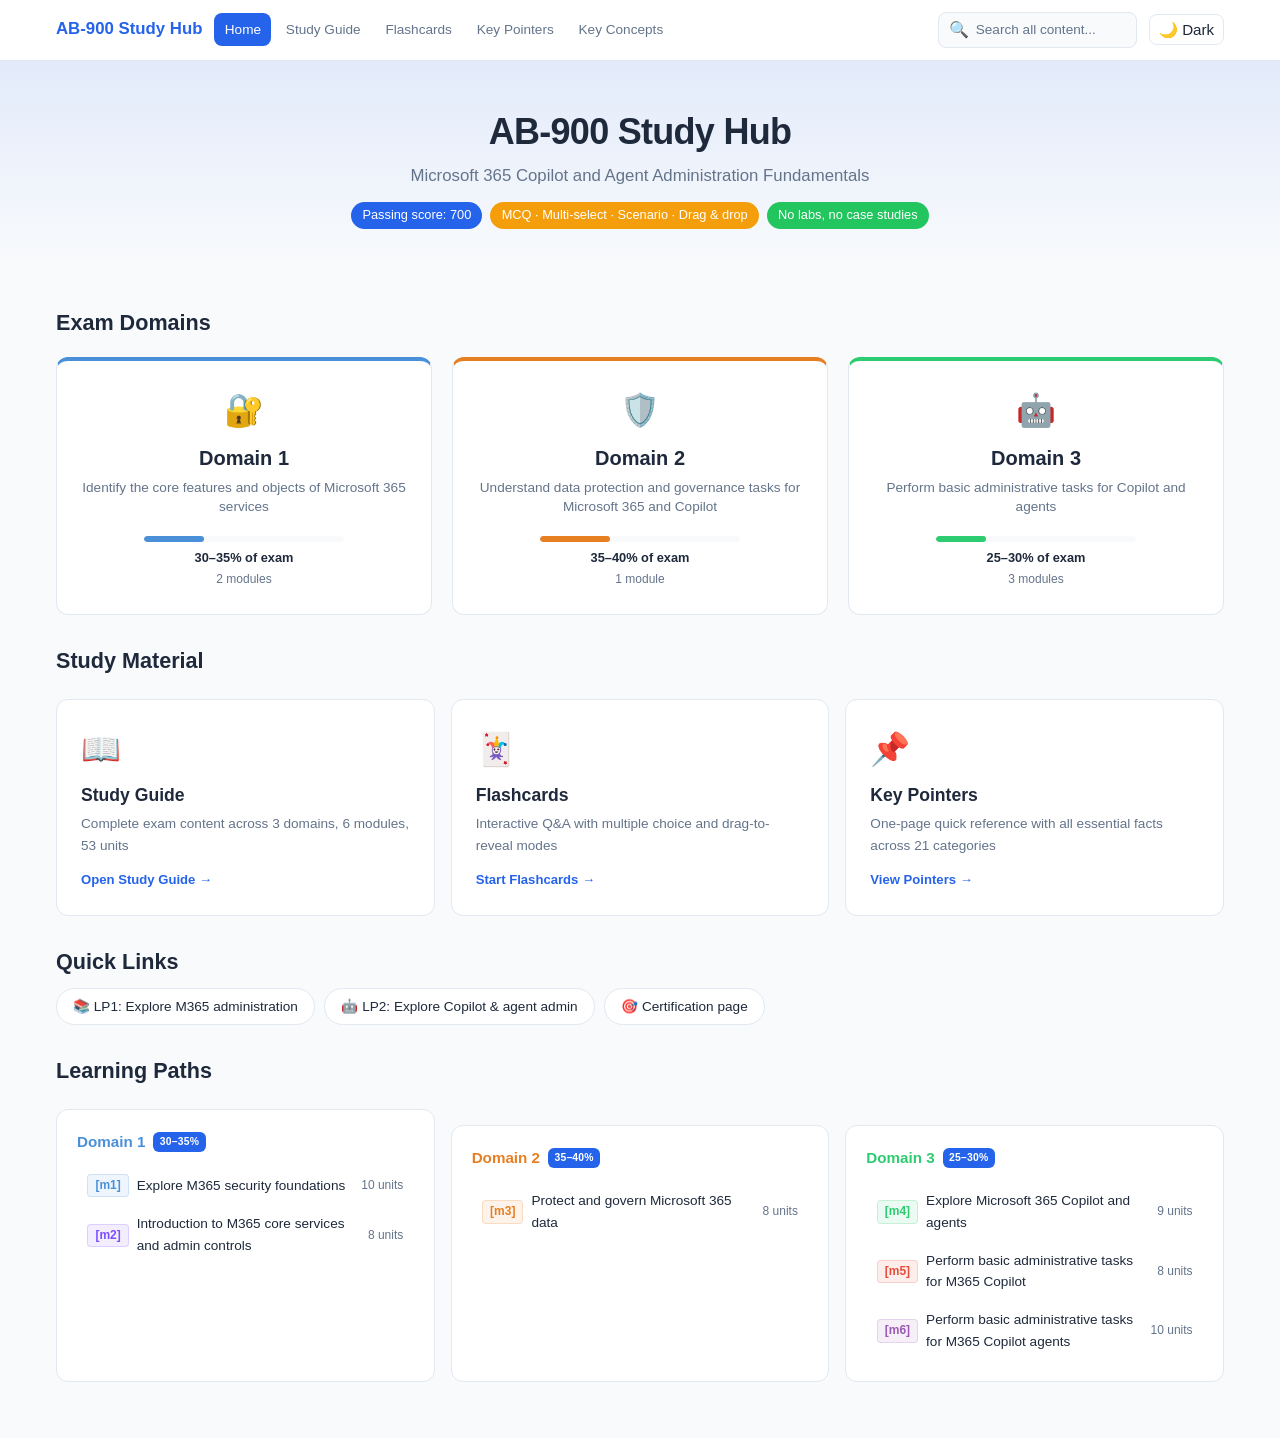
==== commit 92b023d0: "Add key-concepts page with 100+ concepts, cross-page search, navigation updates" ====
--- a/index.html
+++ b/index.html
@@ -17,6 +17,7 @@
         <a href="study-guide.html">Study Guide</a>
         <a href="flashcards.html">Flashcards</a>
         <a href="key-pointers.html">Key Pointers</a>
+        <a href="key-concepts.html">Key Concepts</a>
       </nav>
       <div class="search-box" id="searchBox">
         <span>🔍</span>
--- a/style.css
+++ b/style.css
@@ -302,3 +302,10 @@
 /* Section spacing on home */
 .domains-section, .materials-section, .quicklinks-section, .modules-section { margin-bottom: 2rem; }
 .domains-section h2, .materials-section h2, .quicklinks-section h2, .modules-section h2 { margin-bottom: 0; }
+
+/* Key Concepts page */
+.concept-grid { display: grid; grid-template-columns: repeat(auto-fill, minmax(300px, 1fr)); gap: 0.75rem; margin-top: 0.75rem; }
+.concept-card { background: var(--bg-card); border: 1px solid var(--border); border-radius: var(--radius); padding: 0.75rem 1rem; transition: box-shadow 0.15s; }
+.concept-card:hover { box-shadow: 0 2px 8px rgba(0,0,0,0.06); }
+.concept-term { font-weight: 600; font-size: 0.88rem; margin-bottom: 0.15rem; }
+.concept-expl { font-size: 0.82rem; color: var(--text-secondary); line-height: 1.45; }
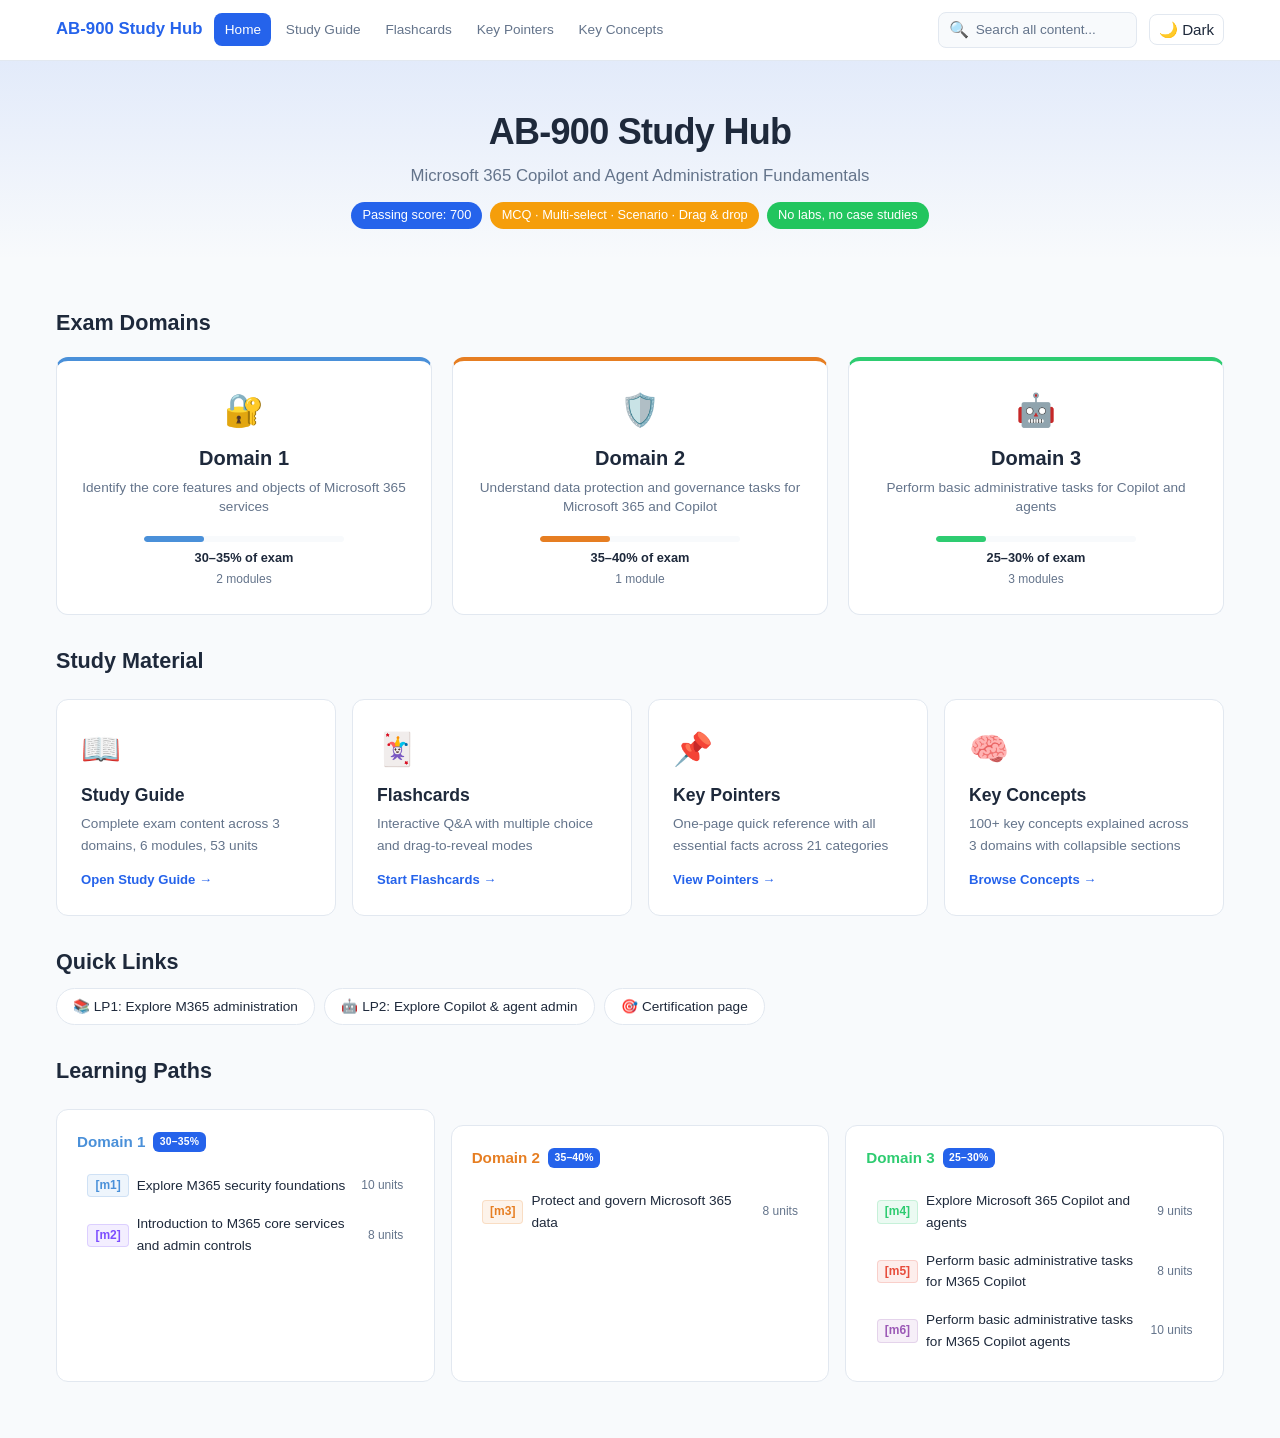
==== commit df3719b7: "Add Key Concepts card to index.html study material section" ====
--- a/index.html
+++ b/index.html
@@ -66,6 +66,12 @@
             <p>One-page quick reference with all essential facts across 21 categories</p>
             <span class="card-cta">View Pointers &rarr;</span>
           </a>
+          <a href="key-concepts.html" class="section-card">
+            <div class="icon">🧠</div>
+            <h3>Key Concepts</h3>
+            <p>100+ key concepts explained across 3 domains with collapsible sections</p>
+            <span class="card-cta">Browse Concepts &rarr;</span>
+          </a>
         </div>
       </section>
 
@@ -86,6 +92,10 @@
   </main>
 
   <script src="data/modules.js"></script>
+  <script src="data/study-guide.js"></script>
+  <script src="data/flashcards.js"></script>
+  <script src="data/key-pointers.js"></script>
+  <script src="data/key-concepts.js"></script>
   <script src="script.js"></script>
   <script>
     (function() {
--- a/style.css
+++ b/style.css
@@ -193,11 +193,16 @@
 .show-answers-item .explanation { font-size: 0.85rem; color: var(--text-secondary); margin-top: 0.25rem; }
 
 /* Key Pointers */
-.key-pointer-group { margin-bottom: 2rem; }
-.key-pointer-group h2 { border-bottom: 2px solid var(--primary); padding-bottom: 0.3rem; margin-bottom: 0.75rem; font-size: 1.1rem; }
-.key-pointer-group ul { list-style: none; padding-left: 0; }
-.key-pointer-group li { padding: 0.35rem 0; padding-left: 1.25rem; position: relative; font-size: 0.88rem; color: var(--text); line-height: 1.5; }
-.key-pointer-group li::before { content: ""; position: absolute; left: 0; top: 0.7rem; width: 6px; height: 6px; background: var(--primary); border-radius: 50%; }
+.key-pointer-group { margin-bottom: 1.5rem; border: 1px solid var(--border); border-radius: var(--radius); overflow: hidden; }
+.key-pointer-group-header { cursor: pointer; display: flex; justify-content: space-between; align-items: center; padding: 0.75rem 1rem; user-select: none; border-bottom: 1px solid var(--border); }
+.key-pointer-group-header h2 { margin: 0; font-size: 1rem; border: none !important; padding: 0 !important; }
+.key-pointer-group-header .chevron { transition: transform 0.2s; font-size: 0.8rem; }
+.key-pointer-group-header .chevron.open { transform: rotate(90deg); }
+.key-pointer-group-body { overflow: hidden; max-height: 0; transition: max-height 0.25s ease; }
+.key-pointer-group-body.open { max-height: none; }
+.key-pointer-group-body ul { list-style: none; padding: 0.75rem 1rem 1rem; margin: 0; }
+.key-pointer-group-body li { padding: 0.35rem 0; padding-left: 1.25rem; position: relative; font-size: 0.88rem; color: var(--text); line-height: 1.5; }
+.key-pointer-group-body li::before { content: ""; position: absolute; left: 0; top: 0.7rem; width: 6px; height: 6px; background: var(--primary); border-radius: 50%; }
 
 /* Search highlight */
 .search-highlight { background: var(--highlight-bg, rgba(245,158,11,0.3)); padding: 0.1rem 0.15rem; border-radius: 2px; }
@@ -304,8 +309,15 @@
 .domains-section h2, .materials-section h2, .quicklinks-section h2, .modules-section h2 { margin-bottom: 0; }
 
 /* Key Concepts page */
-.concept-grid { display: grid; grid-template-columns: repeat(auto-fill, minmax(300px, 1fr)); gap: 0.75rem; margin-top: 0.75rem; }
-.concept-card { background: var(--bg-card); border: 1px solid var(--border); border-radius: var(--radius); padding: 0.75rem 1rem; transition: box-shadow 0.15s; }
+.concept-domain { margin-bottom: 1.5rem; border: 1px solid var(--border); border-radius: var(--radius); overflow: hidden; }
+.concept-domain-header { cursor: pointer; display: flex; justify-content: space-between; align-items: center; padding: 0.75rem 1rem; user-select: none; border-bottom: 1px solid var(--border); }
+.concept-domain-header h2 { margin: 0; font-size: 1rem; }
+.concept-domain-header .chevron { transition: transform 0.2s; font-size: 0.8rem; }
+.concept-domain-header .chevron.open { transform: rotate(90deg); }
+.concept-domain-body { overflow: hidden; max-height: 0; transition: max-height 0.25s ease; }
+.concept-domain-body.open { max-height: none; }
+.concept-grid { display: grid; grid-template-columns: repeat(auto-fill, minmax(300px, 1fr)); gap: 0.75rem; padding: 0.75rem 1rem 1rem; }
+.concept-card { background: var(--bg-card); border: 1px solid var(--border); border-radius: var(--radius); padding: 0.75rem 1rem; }
 .concept-card:hover { box-shadow: 0 2px 8px rgba(0,0,0,0.06); }
 .concept-term { font-weight: 600; font-size: 0.88rem; margin-bottom: 0.15rem; }
 .concept-expl { font-size: 0.82rem; color: var(--text-secondary); line-height: 1.45; }
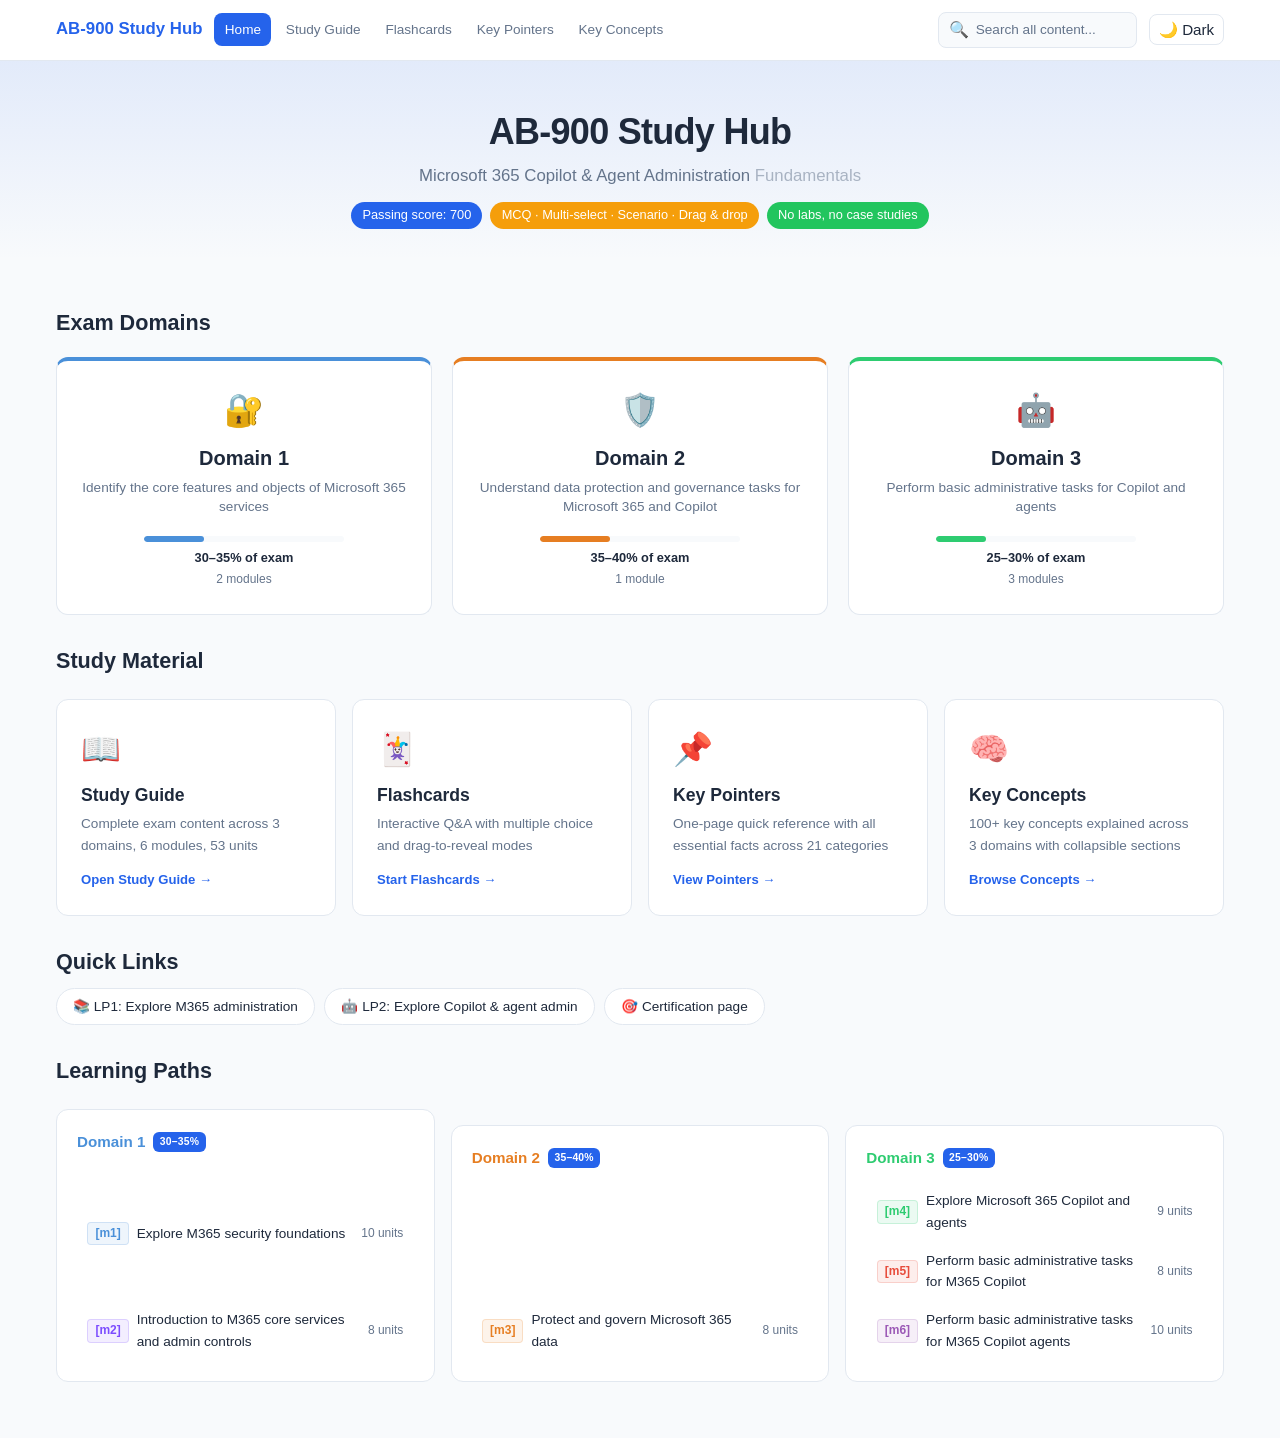
==== commit 4a5cad13: "trivial: tweak hero subtitle" ====
--- a/index.html
+++ b/index.html
@@ -31,7 +31,7 @@
   <main>
     <section class="hero">
       <h1>AB-900 Study Hub</h1>
-      <p class="hero-sub">Microsoft 365 Copilot and Agent Administration Fundamentals</p>
+      <p class="hero-sub">Microsoft 365 Copilot &amp; Agent Administration <span style="opacity:0.5;">Fundamentals</span></p>
       <div class="hero-tags">
         <span class="tag tag-blue">Passing score: 700</span>
         <span class="tag tag-orange">MCQ &middot; Multi-select &middot; Scenario &middot; Drag &amp; drop</span>
--- a/style.css
+++ b/style.css
@@ -102,7 +102,9 @@
 .domain-bar { height: 20px; background: var(--bg); border-radius: 10px; overflow: hidden; margin: 0.5rem 0; }
 .domain-bar-fill { height: 100%; border-radius: 10px; background: var(--primary); transition: width 0.5s; }
 
-.section-grid { display: grid; grid-template-columns: repeat(auto-fit, minmax(220px, 1fr)); gap: 1rem; margin-top: 1.5rem; }
+.section-grid { display: grid; grid-template-columns: repeat(auto-fit, minmax(220px, 1fr)); gap: 1rem; margin-top: 1.5rem; align-items: stretch; }
+.modules-section .section-grid { display: flex; flex-wrap: wrap; }
+.modules-section .section-grid > * { flex: 1; min-width: 220px; }
 .section-card { display: block; background: var(--bg-card); border: 1px solid var(--border); border-radius: var(--radius-lg); padding: 1.5rem; text-decoration: none; color: var(--text); transition: transform 0.15s, box-shadow 0.15s; }
 .section-card:hover { transform: translateY(-2px); box-shadow: 0 4px 12px rgba(0,0,0,0.1); text-decoration: none; }
 .section-card .icon { font-size: 2rem; margin-bottom: 0.5rem; }
@@ -248,9 +250,39 @@
 
 @media (max-width: 428px) {
   .header-inner { padding: 0.5rem 0.5rem; gap: 0.35rem; }
-  .search-box { display: none; }
+  .nav a { padding: 0.6rem 0.75rem; font-size: 0.95rem; }
   .hero h1 { font-size: 1.3rem; }
   .domain-card { padding: 1rem; }
+  .hero { padding: 1.5rem 0.75rem 1.25rem; }
+  .domain-icon { font-size: 1.6rem; }
+  .section-card { padding: 1rem; }
+  .concept-grid { grid-template-columns: 1fr; }
+  .concept-domain-header { padding: 0.6rem 0.75rem; }
+  .concept-domain-header h2 { font-size: 0.9rem; }
+  .concept-grid { padding: 0.5rem 0.6rem 0.75rem; }
+  .key-pointer-group-header { padding: 0.6rem 0.75rem; }
+  .key-pointer-group-header h2 { font-size: 0.9rem; }
+  .key-pointer-group-body ul { padding: 0.5rem 0.6rem 0.75rem; }
+  .key-pointer-group-body li { font-size: 0.82rem; }
+  .flashcard-controls { flex-direction: column; align-items: stretch; }
+  .flashcard-controls select, .flashcard-controls button { width: 100%; }
+  .flashcard-nav { flex-direction: column; gap: 0.5rem; }
+  .flashcard-nav button { width: 100%; }
+  .flashcard-face { padding: 1.25rem; }
+  .flashcard-3d { min-height: 250px; }
+  .study-guide-layout { flex-direction: column; }
+  .tree-sidebar { width: 100%; position: static; max-height: none; }
+  .content-area { padding: 0; }
+  .search-box input { width: 0; padding: 0; border: none; }
+  .search-box.mobile-open { position: absolute; right: 0.5rem; top: 0.5rem; z-index: 300; background: var(--bg-card); padding: 0.4rem 0.65rem; box-shadow: 0 2px 12px rgba(0,0,0,0.15); }
+  .search-box.mobile-open input { display: block; width: 160px; padding: 0.2rem 0; }
+  .search-dropdown { left: 0; right: 0; min-width: 0; width: 100%; }
+  table { font-size: 0.75rem; }
+  th, td { padding: 0.3rem 0.4rem; word-break: break-word; }
+  .module-card { font-size: 0.8rem; padding: 0.4rem 0.5rem; }
+  .domain-module-group { padding: 0.75rem; }
+  .pill-link { font-size: 0.8rem; padding: 0.35rem 0.75rem; }
+  .section-grid > * { min-width: 100%; }
 }
 
 /* Weight badge for tree nav domain headers */
@@ -283,7 +315,8 @@
 .pill-link:hover { background: var(--primary-light); border-color: var(--primary); color: var(--primary); text-decoration: none; }
 
 /* Domain module group on home */
-.domain-module-group { background: var(--bg-card); border: 1px solid var(--border); border-radius: var(--radius-lg); padding: 1.25rem; }
+.domain-module-group { background: var(--bg-card); border: 1px solid var(--border); border-radius: var(--radius-lg); padding: 1.25rem; display: flex; flex-direction: column; }
+.domain-module-group { justify-content: space-between; }
 .domain-module-header { margin: 0 0 0.75rem; font-size: 0.95rem; display: flex; align-items: center; gap: 0.5rem; }
 .module-card { display: flex; align-items: center; gap: 0.5rem; padding: 0.5rem 0.65rem; border-radius: var(--radius); text-decoration: none; color: var(--text); font-size: 0.85rem; transition: background 0.15s; }
 .module-card:hover { background: var(--primary-light); text-decoration: none; }
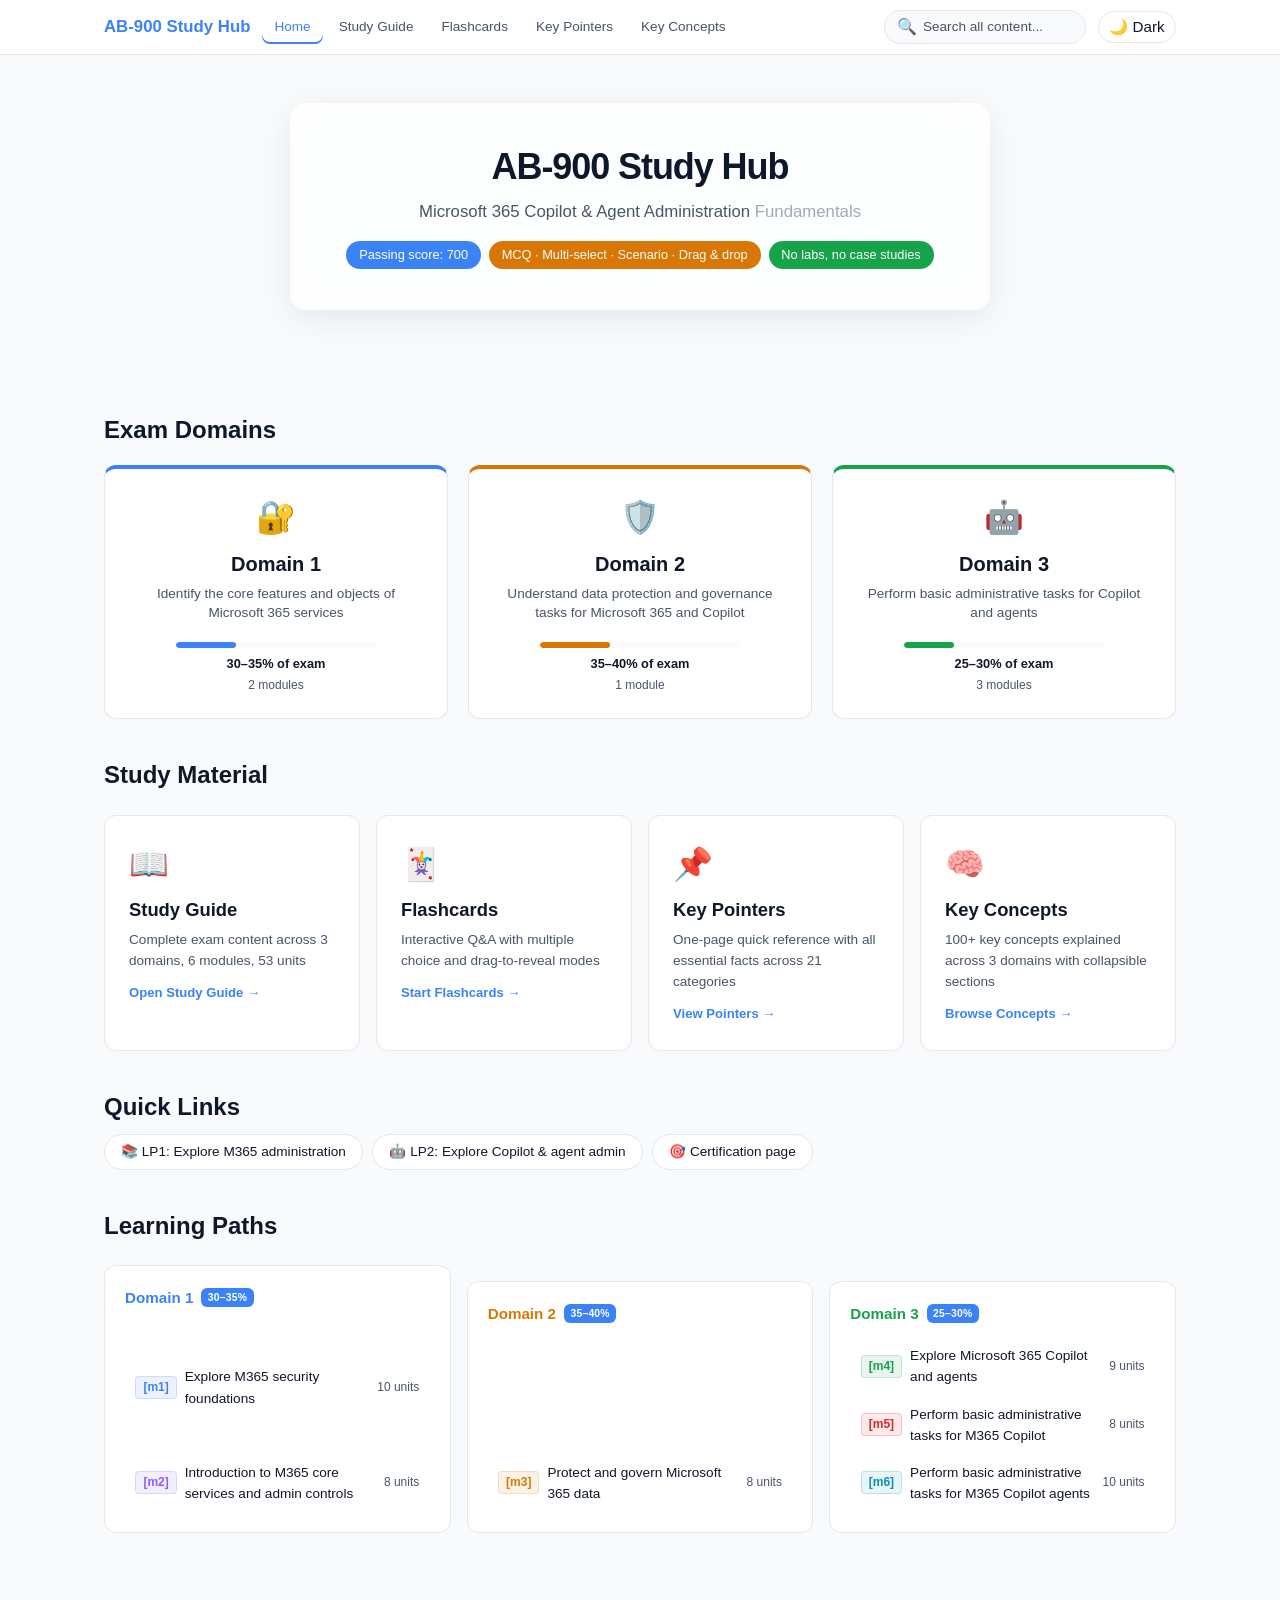
==== commit f5ef08ca: "Modern UI redesign: neutral accent colors, frosted glass hero, hover lifts, pill controls" ====
--- a/index.html
+++ b/index.html
@@ -30,12 +30,14 @@
 
   <main>
     <section class="hero">
-      <h1>AB-900 Study Hub</h1>
-      <p class="hero-sub">Microsoft 365 Copilot &amp; Agent Administration <span style="opacity:0.5;">Fundamentals</span></p>
-      <div class="hero-tags">
-        <span class="tag tag-blue">Passing score: 700</span>
-        <span class="tag tag-orange">MCQ &middot; Multi-select &middot; Scenario &middot; Drag &amp; drop</span>
-        <span class="tag tag-green">No labs, no case studies</span>
+      <div class="hero-card">
+        <h1>AB-900 Study Hub</h1>
+        <p class="hero-sub">Microsoft 365 Copilot &amp; Agent Administration <span style="opacity:0.5;">Fundamentals</span></p>
+        <div class="hero-tags">
+          <span class="tag tag-blue">Passing score: 700</span>
+          <span class="tag tag-orange">MCQ &middot; Multi-select &middot; Scenario &middot; Drag &amp; drop</span>
+          <span class="tag tag-green">No labs, no case studies</span>
+        </div>
       </div>
     </section>
 
@@ -101,7 +103,7 @@
     (function() {
       const domainGrid = document.getElementById('domainGrid');
       domainGrid.innerHTML = examDomains.map(function(d, dIdx) {
-        var colors = ['#4a90d9', '#e67e22', '#2ecc71'];
+        var colors = ['#3b82f6', '#d97706', '#16a34a'];
         var icons = ['🔐', '🛡️', '🤖'];
         return '<div class="domain-card" style="border-top:4px solid ' + colors[dIdx] + ';">' +
           '<div class="domain-icon">' + icons[dIdx] + '</div>' +
@@ -115,7 +117,7 @@
 
       var treeContainer = document.getElementById('moduleTree');
       treeContainer.innerHTML = examDomains.map(function(d, dIdx) {
-        var colors = ['#4a90d9', '#e67e22', '#2ecc71'];
+        var colors = ['#3b82f6', '#d97706', '#16a34a'];
         return '<div class="domain-module-group">' +
           '<h4 class="domain-module-header"><span style="color:' + colors[dIdx] + ';">Domain ' + (dIdx + 1) + '</span> <span class="weight-badge">' + d.weight + '</span></h4>' +
           d.modules.map(function(mod) {
--- a/style.css
+++ b/style.css
@@ -1,64 +1,71 @@
 *, *::before, *::after { box-sizing: border-box; margin: 0; padding: 0; }
 :root {
-  --primary: #2563eb;
-  --primary-dark: #1d4ed8;
-  --primary-light: rgba(37,99,235,0.1);
+  --accent: #3b82f6;
+  --accent-soft: rgba(59,130,246,0.08);
   --bg: #f8fafc;
   --bg-card: #ffffff;
-  --text: #1e293b;
-  --text-secondary: #64748b;
+  --bg-elevated: #f1f5f9;
+  --text: #0f172a;
+  --text-secondary: #475569;
+  --text-tertiary: #94a3b8;
   --border: #e2e8f0;
-  --accent-green: #22c55e;
+  --accent-green: #16a34a;
   --accent-red: #ef4444;
-  --accent-orange: #f59e0b;
-  --shadow: 0 1px 3px rgba(0,0,0,0.1);
+  --accent-orange: #d97706;
+  --shadow: 0 1px 3px rgba(15,23,42,0.08);
+  --shadow-lg: 0 4px 24px rgba(15,23,42,0.10);
   --radius: 8px;
   --radius-lg: 12px;
+  --radius-xl: 16px;
   --font: -apple-system, BlinkMacSystemFont, "Segoe UI", Roboto, "Noto Sans", Helvetica, Arial, sans-serif;
-  --max-width: 1200px;
+  --max-width: 1120px;
 }
 [data-theme="dark"] {
   --bg: #0f172a;
   --bg-card: #1e293b;
-  --text: #e2e8f0;
+  --bg-elevated: #334155;
+  --text: #f1f5f9;
   --text-secondary: #94a3b8;
+  --text-tertiary: #64748b;
   --border: #334155;
   --shadow: 0 1px 3px rgba(0,0,0,0.3);
-  --primary-light: rgba(37,99,235,0.15);
+  --shadow-lg: 0 4px 24px rgba(0,0,0,0.4);
+  --accent-soft: rgba(96,165,250,0.12);
 }
 
 html { scroll-behavior: smooth; }
-body { font-family: var(--font); background: var(--bg); color: var(--text); line-height: 1.6; min-height: 100vh; }
-
-a { color: var(--primary); text-decoration: none; }
+body { font-family: var(--font); background: var(--bg); color: var(--text); line-height: 1.55; min-height: 100vh; }
+
+a { color: var(--accent); text-decoration: none; font-weight: 500; }
 a:hover { text-decoration: underline; }
 
 /* Header */
 .header { position: sticky; top: 0; z-index: 100; background: var(--bg-card); border-bottom: 1px solid var(--border); }
-.header-inner { max-width: var(--max-width); margin: 0 auto; padding: 0.75rem 1rem; display: flex; align-items: center; gap: 0.75rem; }
-.header-logo { font-weight: 700; font-size: 1.05rem; color: var(--primary); text-decoration: none; white-space: nowrap; }
+.header-inner { max-width: var(--max-width); margin: 0 auto; padding: 0.6rem 1.5rem; display: flex; align-items: center; gap: 0.75rem; }
+.header-logo { font-weight: 700; font-size: 1.05rem; color: var(--accent); text-decoration: none; white-space: nowrap; }
 .header-logo:hover { text-decoration: none; }
 .nav { display: flex; gap: 0.25rem; flex: 1; }
-.nav a { padding: 0.35rem 0.65rem; border-radius: var(--radius); text-decoration: none; color: var(--text-secondary); font-size: 0.85rem; font-weight: 500; transition: background 0.15s, color 0.15s; }
-.nav a:hover { background: var(--primary-light); color: var(--primary); text-decoration: none; }
-.nav a.active { background: var(--primary); color: #fff; }
-.search-box { display: flex; align-items: center; gap: 0.4rem; background: var(--bg); border: 1px solid var(--border); border-radius: var(--radius); padding: 0.25rem 0.65rem; }
+.nav a { padding: 0.4rem 0.75rem; border-radius: var(--radius); text-decoration: none; color: var(--text-secondary); font-size: 0.85rem; font-weight: 500; transition: background 0.15s, color 0.15s; }
+.nav a:hover { background: var(--accent-soft); color: var(--accent); text-decoration: none; }
+.nav a.active { background: transparent; color: var(--accent); box-shadow: inset 0 -2px 0 var(--accent); }
+.search-box { display: flex; align-items: center; gap: 0.4rem; background: var(--bg); border: 1px solid var(--border); border-radius: 20px; padding: 0.25rem 0.75rem; transition: border-color 0.15s; }
+.search-box:focus-within { border-color: var(--accent); }
 .search-box input { border: none; background: transparent; outline: none; color: var(--text); font-size: 0.85rem; width: 150px; }
 .search-box input::placeholder { color: var(--text-secondary); }
-.theme-toggle, .icon-btn { background: none; border: 1px solid var(--border); border-radius: var(--radius); padding: 0.35rem 0.55rem; cursor: pointer; font-size: 0.95rem; color: var(--text); transition: background 0.15s; white-space: nowrap; }
-.theme-toggle:hover, .icon-btn:hover { background: var(--primary-light); }
+.theme-toggle, .icon-btn { background: none; border: 1px solid var(--border); border-radius: 20px; padding: 0.35rem 0.65rem; cursor: pointer; font-size: 0.95rem; color: var(--text); transition: background 0.15s; white-space: nowrap; }
+.theme-toggle:hover, .icon-btn:hover { background: var(--accent-soft); }
 .hamburger { display: none; background: none; border: none; font-size: 1.5rem; cursor: pointer; color: var(--text); padding: 0.25rem; line-height: 1; }
 
 /* Layout */
-.container { max-width: var(--max-width); margin: 0 auto; padding: 1.5rem 1rem; }
-.card { background: var(--bg-card); border: 1px solid var(--border); border-radius: var(--radius); padding: 1.5rem; box-shadow: var(--shadow); }
+.container { max-width: var(--max-width); margin: 0 auto; padding: 2rem 1.5rem; }
+.card { background: var(--bg-card); border: 1px solid var(--border); border-radius: var(--radius-lg); padding: 1.25rem; box-shadow: var(--shadow); }
 .card + .card { margin-top: 1rem; }
 .card-flat { background: transparent; border: none; padding: 0; box-shadow: none; }
 
 /* Typography */
-h1 { font-size: 1.75rem; font-weight: 700; margin-bottom: 0.5rem; line-height: 1.3; }
-h2 { font-size: 1.35rem; font-weight: 600; margin: 1.5rem 0 0.75rem; line-height: 1.3; }
-h3 { font-size: 1.1rem; font-weight: 600; margin: 1rem 0 0.5rem; line-height: 1.4; }
+h1 { font-size: 2rem; font-weight: 700; margin-bottom: 0.5rem; line-height: 1.3; letter-spacing: -0.02em; }
+h2 { font-size: 1.5rem; font-weight: 600; margin: 1.5rem 0 0.75rem; line-height: 1.3; }
+h3 { font-size: 1.15rem; font-weight: 600; margin: 1rem 0 0.5rem; line-height: 1.4; }
 h4 { font-size: 1rem; font-weight: 600; margin: 0.75rem 0 0.4rem; }
 p { margin-bottom: 0.75rem; color: var(--text-secondary); }
 ul, ol { margin-bottom: 0.75rem; padding-left: 1.5rem; color: var(--text-secondary); }
@@ -74,11 +81,11 @@
 table { width: 100%; border-collapse: collapse; margin-bottom: 1rem; font-size: 0.875rem; }
 th, td { border: 1px solid var(--border); padding: 0.45rem 0.65rem; text-align: left; }
 th { background: var(--bg); font-weight: 600; }
-tr:hover { background: var(--primary-light); }
+tr:hover { background: var(--accent-soft); }
 
 /* Collapsible sections */
 .collapsible-header { cursor: pointer; display: flex; justify-content: space-between; align-items: center; padding: 0.5rem 0; user-select: none; border-radius: var(--radius); }
-.collapsible-header:hover { color: var(--primary); }
+.collapsible-header:hover { color: var(--accent); }
 .collapsible-header h3, .collapsible-header h4 { margin: 0; }
 .chevron { font-size: 0.75rem; color: var(--text-secondary); transition: transform 0.2s; }
 .collapsible-body { overflow: hidden; max-height: 0; transition: max-height 0.3s ease; }
@@ -86,55 +93,51 @@
 .collapsible-body > :first-child { padding-top: 0.5rem; }
 
 /* Dashboard */
-.hero { text-align: center; padding: 2.5rem 1rem 1.5rem; }
-.hero h1 { font-size: 2rem; }
-.hero p { font-size: 1.05rem; max-width: 550px; margin: 0.5rem auto; }
-.hero-tags { display: flex; gap: 0.5rem; justify-content: center; flex-wrap: wrap; margin-top: 0.75rem; }
-.tag { display: inline-block; padding: 0.2rem 0.7rem; border-radius: 20px; font-size: 0.8rem; font-weight: 500; color: #fff; }
-.tag-blue { background: var(--primary); }
+.hero { padding: 3rem 1rem; display: flex; justify-content: center; }
+.hero-card { max-width: 700px; width: 100%; background: rgba(255,255,255,0.7); backdrop-filter: blur(16px); -webkit-backdrop-filter: blur(16px); border: 1px solid rgba(255,255,255,0.2); border-radius: var(--radius-xl); padding: 2.5rem 2rem; text-align: center; box-shadow: 0 8px 32px rgba(15,23,42,0.08); }
+[data-theme="dark"] .hero-card { background: rgba(15,23,42,0.6); border-color: rgba(255,255,255,0.08); box-shadow: 0 8px 32px rgba(0,0,0,0.3); }
+.hero-card h1 { font-size: 2.25rem; letter-spacing: -0.03em; margin-bottom: 0.5rem; }
+.hero-sub { font-size: 1.05rem; max-width: 550px; margin: 0.5rem auto 0; color: var(--text-secondary); }
+.hero-tags { display: flex; gap: 0.5rem; justify-content: center; flex-wrap: wrap; margin-top: 1rem; }
+.tag { display: inline-block; padding: 0.25rem 0.8rem; border-radius: 20px; font-size: 0.8rem; font-weight: 500; color: #fff; }
+.tag-blue { background: var(--accent); }
 .tag-orange { background: var(--accent-orange); }
 .tag-green { background: var(--accent-green); }
-
-.domain-grid { display: grid; grid-template-columns: repeat(auto-fit, minmax(250px, 1fr)); gap: 1rem; margin-top: 1.5rem; }
-.domain-card { background: var(--bg-card); border: 1px solid var(--border); border-radius: var(--radius-lg); padding: 1.25rem; text-align: center; }
-.domain-card h3 { margin: 0 0 0.25rem; }
-.domain-card p { font-size: 0.85rem; margin-bottom: 0.75rem; }
-.domain-bar { height: 20px; background: var(--bg); border-radius: 10px; overflow: hidden; margin: 0.5rem 0; }
-.domain-bar-fill { height: 100%; border-radius: 10px; background: var(--primary); transition: width 0.5s; }
 
 .section-grid { display: grid; grid-template-columns: repeat(auto-fit, minmax(220px, 1fr)); gap: 1rem; margin-top: 1.5rem; align-items: stretch; }
 .modules-section .section-grid { display: flex; flex-wrap: wrap; }
 .modules-section .section-grid > * { flex: 1; min-width: 220px; }
 .section-card { display: block; background: var(--bg-card); border: 1px solid var(--border); border-radius: var(--radius-lg); padding: 1.5rem; text-decoration: none; color: var(--text); transition: transform 0.15s, box-shadow 0.15s; }
-.section-card:hover { transform: translateY(-2px); box-shadow: 0 4px 12px rgba(0,0,0,0.1); text-decoration: none; }
+.section-card:hover { transform: translateY(-4px); box-shadow: var(--shadow-lg); text-decoration: none; }
+[data-theme="dark"] .section-card:hover { box-shadow: 0 8px 28px rgba(0,0,0,0.35); }
 .section-card .icon { font-size: 2rem; margin-bottom: 0.5rem; }
 .section-card h3 { margin: 0 0 0.35rem; }
 .section-card p { font-size: 0.85rem; margin: 0; color: var(--text-secondary); }
 
 /* Study Guide */
-.section-header { border-left: 3px solid var(--primary); padding-left: 0.75rem; margin-top: 0; }
+.section-header { border-left: 3px solid var(--accent); padding-left: 0.75rem; margin-top: 0; }
 .key-concepts-box { background: var(--bg); border: 1px solid var(--border); border-radius: var(--radius); padding: 1rem; margin-top: 1rem; }
 .key-concepts-box h3 { margin-top: 0; font-size: 1rem; }
-.concept-tag { display: inline-block; background: var(--primary); color: #fff; padding: 0.1rem 0.5rem; border-radius: 12px; font-size: 0.75rem; margin: 0.15rem; white-space: nowrap; }
+.concept-tag { display: inline-block; background: var(--accent); color: #fff; padding: 0.1rem 0.5rem; border-radius: 12px; font-size: 0.75rem; margin: 0.15rem; white-space: nowrap; }
 
 /* Tree Nav Sidebar */
 .study-guide-layout { display: flex; gap: 1.5rem; align-items: flex-start; }
-.tree-sidebar { width: 280px; flex-shrink: 0; position: sticky; top: 4.5rem; max-height: calc(100vh - 5.5rem); overflow-y: auto; background: var(--bg-card); border: 1px solid var(--border); border-radius: var(--radius); padding: 0.5rem 0; }
+.tree-sidebar { width: 280px; flex-shrink: 0; position: sticky; top: 4.5rem; max-height: calc(100vh - 5.5rem); overflow-y: auto; background: var(--bg-card); border: 1px solid var(--border); border-radius: var(--radius-lg); padding: 0.5rem 0; }
 .tree-nav { font-size: 0.82rem; }
 .tree-section + .tree-section { border-top: 1px solid var(--border); margin-top: 0.25rem; padding-top: 0.25rem; }
-.tree-section-title { padding: 0.45rem 0.75rem; cursor: pointer; font-weight: 600; color: var(--primary); display: flex; align-items: center; gap: 0.35rem; user-select: none; }
+.tree-section-title { padding: 0.45rem 0.75rem; cursor: pointer; font-weight: 600; color: var(--accent); display: flex; align-items: center; gap: 0.35rem; user-select: none; }
 .tree-section-title::before { content: "▾"; font-size: 0.65rem; transition: transform 0.2s; }
 .tree-section-title.collapsed::before { content: "▸"; }
-.tree-section-title:hover { background: var(--primary-light); }
+.tree-section-title:hover { background: var(--accent-soft); }
 .tree-module-title { padding: 0.35rem 0.75rem 0.35rem 1.5rem; cursor: pointer; font-weight: 500; color: var(--text); display: flex; align-items: center; gap: 0.3rem; user-select: none; font-size: 0.8rem; }
 .tree-module-title::before { content: "▾"; font-size: 0.6rem; transition: transform 0.2s; }
 .tree-module-title.collapsed::before { content: "▸"; }
-.tree-module-title:hover { background: var(--primary-light); }
+.tree-module-title:hover { background: var(--accent-soft); }
 .tree-children { overflow: hidden; transition: max-height 0.25s ease; max-height: 2000px; }
 .tree-children.collapsed { max-height: 0; }
 .tree-item { padding: 0.3rem 0.75rem 0.3rem 2.25rem; cursor: pointer; color: var(--text-secondary); border-radius: 4px; margin: 0 0.25rem; transition: background 0.1s, color 0.1s; font-size: 0.8rem; line-height: 1.3; word-break: break-word; }
-.tree-item:hover { background: var(--primary-light); color: var(--primary); }
-.tree-item.selected { background: var(--primary); color: #fff; font-weight: 500; }
+.tree-item:hover { background: var(--accent-soft); color: var(--accent); }
+.tree-item.selected { background: var(--accent); color: #fff; font-weight: 500; }
 
 /* Content area */
 .content-area { flex: 1; min-width: 0; }
@@ -142,8 +145,8 @@
 .content-area .breadcrumb { font-size: 0.8rem; color: var(--text-secondary); margin-bottom: 0.5rem; }
 .content-area .exam-tips { margin-top: 1.5rem; padding: 1rem; background: rgba(245,158,11,0.1); border: 1px solid var(--accent-orange); border-radius: var(--radius); }
 .content-area .exam-tips h3 { margin-top: 0; font-size: 1rem; color: var(--accent-orange); }
-.content-area .key-concepts { margin-top: 1rem; padding: 1rem; background: var(--primary-light); border: 1px solid var(--primary); border-radius: var(--radius); }
-.content-area .key-concepts h3 { margin-top: 0; font-size: 1rem; color: var(--primary); }
+.content-area .key-concepts { margin-top: 1rem; padding: 1rem; background: var(--accent-soft); border: 1px solid var(--accent); border-radius: var(--radius); }
+.content-area .key-concepts h3 { margin-top: 0; font-size: 1rem; color: var(--accent); }
 .search-no-results { text-align: center; padding: 2rem; color: var(--text-secondary); font-size: 1.1rem; }
 
 /* Flashcards — 3D flip card */
@@ -151,33 +154,34 @@
 .flashcard-3d { position: relative; width: 100%; min-height: 320px; cursor: pointer; transform-style: preserve-3d; transition: transform 0.5s cubic-bezier(0.4, 0.0, 0.2, 1); }
 .flashcard-3d.flipped { transform: rotateY(180deg); }
 
-.flashcard-face { position: absolute; inset: 0; backface-visibility: hidden; -webkit-backface-visibility: hidden; border-radius: var(--radius-lg); padding: 2rem; display: flex; flex-direction: column; border: 1px solid var(--border); background: var(--bg-card); box-shadow: 0 2px 8px rgba(0,0,0,0.08), 0 1px 2px rgba(0,0,0,0.06); }
+.flashcard-face { position: absolute; inset: 0; backface-visibility: hidden; -webkit-backface-visibility: hidden; border-radius: var(--radius-xl); padding: 2rem; display: flex; flex-direction: column; border: 1px solid var(--border); background: var(--bg-card); box-shadow: 0 2px 8px rgba(0,0,0,0.08), 0 1px 2px rgba(0,0,0,0.06); }
 [data-theme="dark"] .flashcard-face { box-shadow: 0 2px 12px rgba(0,0,0,0.3), 0 1px 3px rgba(0,0,0,0.2); }
 
 .flashcard-front { z-index: 2; }
 .flashcard-back { transform: rotateY(180deg); }
 
-.card-category { font-size: 0.8rem; font-weight: 600; color: var(--primary); margin-bottom: 0.35rem; display: flex; align-items: center; gap: 0.4rem; }
+.card-category { font-size: 0.8rem; font-weight: 600; color: var(--accent); margin-bottom: 0.35rem; display: flex; align-items: center; gap: 0.4rem; }
 .card-question { flex: 1; font-size: 1.15rem; font-weight: 600; line-height: 1.6; margin: 0.75rem 0; color: var(--text); }
 .card-answer { flex: 1; font-size: 1.05rem; line-height: 1.7; margin: 0.5rem 0; color: var(--text); }
 .card-explanation { margin-top: 0.75rem; padding: 0.75rem 1rem; background: var(--bg); border-radius: var(--radius); font-size: 0.9rem; color: var(--text-secondary); }
-.card-explanation strong { color: var(--primary); }
+.card-explanation strong { color: var(--accent); }
 .card-ref { font-size: 0.8rem; color: var(--text-secondary); margin-top: 0.5rem; }
-.card-ref a { color: var(--primary); text-decoration: none; }
+.card-ref a { color: var(--accent); text-decoration: none; }
 .card-ref a:hover { text-decoration: underline; }
 
 .card-flip-prompt { margin-top: auto; padding-top: 0.75rem; font-size: 0.75rem; color: var(--text-secondary); text-align: center; letter-spacing: 0.02em; opacity: 0.7; }
 
 /* Controls */
 .flashcard-controls { display: flex; gap: 0.5rem; flex-wrap: wrap; justify-content: center; }
-.flashcard-controls select, .flashcard-controls button { padding: 0.4rem 0.7rem; border: 1px solid var(--border); border-radius: var(--radius); background: var(--bg-card); color: var(--text); font-size: 0.85rem; cursor: pointer; }
+.flashcard-controls select, .flashcard-controls button { padding: 0.4rem 0.9rem; border: 1px solid var(--border); border-radius: 20px; background: var(--bg-card); color: var(--text); font-size: 0.85rem; cursor: pointer; transition: border-color 0.15s, background 0.15s; }
+.flashcard-controls select:hover, .flashcard-controls button:hover { border-color: var(--accent); background: var(--accent-soft); }
 
 /* Navigation */
 .flashcard-nav { max-width: 640px; margin: 1.25rem auto 0; display: flex; align-items: center; justify-content: space-between; gap: 0.75rem; }
-.flashcard-nav button { min-width: 120px; padding: 0.5rem 1rem; border: 1px solid var(--border); border-radius: var(--radius); background: var(--bg-card); color: var(--text); font-size: 0.9rem; cursor: pointer; transition: background 0.15s; }
-.flashcard-nav button:hover { background: var(--primary-light); }
+.flashcard-nav button { min-width: 120px; padding: 0.5rem 1rem; border: 1px solid var(--border); border-radius: 20px; background: var(--bg-card); color: var(--text); font-size: 0.9rem; cursor: pointer; transition: border-color 0.15s, background 0.15s; }
+.flashcard-nav button:hover:not(:disabled) { border-color: var(--accent); background: var(--accent-soft); }
 .flashcard-nav button:disabled { opacity: 0.4; cursor: default; background: var(--bg-card); }
-.card-progress { font-size: 1.1rem; font-weight: 600; color: var(--primary); text-align: center; }
+.card-progress { font-size: 1.1rem; font-weight: 600; color: var(--accent); text-align: center; }
 .card-progress #progressCurrent, .card-progress #progressTotal { min-width: 2ch; display: inline-block; }
 .progress-label { display: block; font-size: 0.75rem; font-weight: 400; color: var(--text-secondary); }
 
@@ -191,11 +195,11 @@
 .show-answers-item { padding: 0.75rem 0; border-bottom: 1px solid var(--border); }
 .show-answers-item:last-child { border-bottom: none; }
 .show-answers-item q { font-weight: 600; display: block; margin-bottom: 0.25rem; font-style: italic; }
-.show-answers-item .answer { color: var(--primary); font-weight: 500; }
+.show-answers-item .answer { color: var(--accent); font-weight: 500; }
 .show-answers-item .explanation { font-size: 0.85rem; color: var(--text-secondary); margin-top: 0.25rem; }
 
 /* Key Pointers */
-.key-pointer-group { margin-bottom: 1.5rem; border: 1px solid var(--border); border-radius: var(--radius); overflow: hidden; }
+.key-pointer-group { margin-bottom: 1.5rem; border: 1px solid var(--border); border-radius: var(--radius-lg); overflow: hidden; }
 .key-pointer-group-header { cursor: pointer; display: flex; justify-content: space-between; align-items: center; padding: 0.75rem 1rem; user-select: none; border-bottom: 1px solid var(--border); }
 .key-pointer-group-header h2 { margin: 0; font-size: 1rem; border: none !important; padding: 0 !important; }
 .key-pointer-group-header .chevron { transition: transform 0.2s; font-size: 0.8rem; }
@@ -204,7 +208,7 @@
 .key-pointer-group-body.open { max-height: none; }
 .key-pointer-group-body ul { list-style: none; padding: 0.75rem 1rem 1rem; margin: 0; }
 .key-pointer-group-body li { padding: 0.35rem 0; padding-left: 1.25rem; position: relative; font-size: 0.88rem; color: var(--text); line-height: 1.5; }
-.key-pointer-group-body li::before { content: ""; position: absolute; left: 0; top: 0.7rem; width: 6px; height: 6px; background: var(--primary); border-radius: 50%; }
+.key-pointer-group-body li::before { content: ""; position: absolute; left: 0; top: 0.7rem; width: 6px; height: 6px; background: var(--accent); border-radius: 50%; }
 
 /* Search highlight */
 .search-highlight { background: var(--highlight-bg, rgba(245,158,11,0.3)); padding: 0.1rem 0.15rem; border-radius: 2px; }
@@ -223,9 +227,16 @@
   .flashcard-3d.flipped .flashcard-front { display: none; }
   .flashcard-3d.flipped .flashcard-back { display: block; transform: none; }
   
-  .key-pointer-group li::before { background: #000; }
-  .section-card { border: 1px solid #ccc; }
-}
+  .key-pointer-group li::before { background: var(--accent); }
+}
+
+/* Custom scrollbar */
+.tree-sidebar::-webkit-scrollbar { width: 6px; }
+.tree-sidebar::-webkit-scrollbar-track { background: transparent; }
+.tree-sidebar::-webkit-scrollbar-thumb { background: var(--border); border-radius: 3px; }
+.search-dropdown::-webkit-scrollbar { width: 6px; }
+.search-dropdown::-webkit-scrollbar-track { background: transparent; }
+.search-dropdown::-webkit-scrollbar-thumb { background: var(--border); border-radius: 3px; }
 
 /* Responsive */
 @media (max-width: 768px) {
@@ -236,7 +247,8 @@
   .nav a { padding: 0.5rem 0.75rem; }
   .hamburger { display: block; }
   .search-box input { width: 100px; }
-  .hero h1 { font-size: 1.5rem; }
+  .hero-card { padding: 2rem 1.5rem; }
+  .hero-card h1 { font-size: 1.5rem; }
   .hero p { font-size: 0.95rem; }
   .container { padding: 1rem 0.75rem; }
   h1 { font-size: 1.4rem; }
@@ -251,7 +263,8 @@
 @media (max-width: 428px) {
   .header-inner { padding: 0.5rem 0.5rem; gap: 0.35rem; }
   .nav a { padding: 0.6rem 0.75rem; font-size: 0.95rem; }
-  .hero h1 { font-size: 1.3rem; }
+  .hero-card { padding: 1.5rem 1.25rem; }
+  .hero-card h1 { font-size: 1.3rem; }
   .domain-card { padding: 1rem; }
   .hero { padding: 1.5rem 0.75rem 1.25rem; }
   .domain-icon { font-size: 1.6rem; }
@@ -276,6 +289,7 @@
   .search-box input { width: 0; padding: 0; border: none; }
   .search-box.mobile-open { position: absolute; right: 0.5rem; top: 0.5rem; z-index: 300; background: var(--bg-card); padding: 0.4rem 0.65rem; box-shadow: 0 2px 12px rgba(0,0,0,0.15); }
   .search-box.mobile-open input { display: block; width: 160px; padding: 0.2rem 0; }
+  #moduleFilter { width: 100%; }
   .search-dropdown { left: 0; right: 0; min-width: 0; width: 100%; }
   table { font-size: 0.75rem; }
   th, td { padding: 0.3rem 0.4rem; word-break: break-word; }
@@ -286,17 +300,13 @@
 }
 
 /* Weight badge for tree nav domain headers */
-.weight-badge { font-size: 0.65rem; background: var(--primary); color: #fff; padding: 0.1rem 0.4rem; border-radius: 6px; font-weight: 600; letter-spacing: 0.02em; }
-
-/* Hero improvements */
-.hero { background: linear-gradient(180deg, var(--primary-light) 0%, transparent 100%); padding: 3rem 1rem 2rem; }
-.hero h1 { font-size: 2.25rem; letter-spacing: -0.02em; }
-.hero-sub { font-size: 1.05rem; max-width: 550px; margin: 0.5rem auto 0; color: var(--text-secondary); }
+.weight-badge { font-size: 0.65rem; background: var(--accent); color: #fff; padding: 0.1rem 0.4rem; border-radius: 6px; font-weight: 600; letter-spacing: 0.02em; }
 
 /* Domain cards v2 */
 .domain-grid { display: grid; grid-template-columns: repeat(auto-fit, minmax(280px, 1fr)); gap: 1.25rem; margin-top: 1.25rem; }
 .domain-card { background: var(--bg-card); border: 1px solid var(--border); border-radius: var(--radius-lg); padding: 1.5rem; display: flex; flex-direction: column; align-items: center; text-align: center; transition: transform 0.15s, box-shadow 0.15s; }
-.domain-card:hover { transform: translateY(-2px); box-shadow: 0 6px 20px rgba(0,0,0,0.08); }
+.domain-card:hover { transform: translateY(-4px); box-shadow: var(--shadow-lg); }
+[data-theme="dark"] .domain-card:hover { box-shadow: 0 8px 28px rgba(0,0,0,0.35); }
 .domain-icon { font-size: 2rem; margin-bottom: 0.5rem; }
 .domain-card h3 { margin: 0 0 0.35rem; font-size: 1.25rem; }
 .domain-title { font-size: 0.85rem; color: var(--text-secondary); margin-bottom: 0.75rem; line-height: 1.4; min-height: 2.4em; }
@@ -306,20 +316,20 @@
 .domain-modules { font-size: 0.75rem; color: var(--text-secondary); margin-top: 0.15rem; }
 
 /* Section card with CTA */
-.section-card .card-cta { display: inline-block; margin-top: 0.75rem; font-size: 0.82rem; font-weight: 600; color: var(--primary); }
+.section-card .card-cta { display: inline-block; margin-top: 0.75rem; font-size: 0.82rem; font-weight: 600; color: var(--accent); }
 .section-card:hover .card-cta { text-decoration: underline; }
 
 /* Pill links */
 .pill-group { display: flex; gap: 0.6rem; flex-wrap: wrap; margin-top: 0.75rem; }
 .pill-link { display: inline-block; padding: 0.4rem 1rem; background: var(--bg-card); border: 1px solid var(--border); border-radius: 20px; font-size: 0.85rem; color: var(--text); transition: background 0.15s, border-color 0.15s; text-decoration: none; }
-.pill-link:hover { background: var(--primary-light); border-color: var(--primary); color: var(--primary); text-decoration: none; }
+.pill-link:hover { background: var(--accent-soft); border-color: var(--accent); color: var(--accent); text-decoration: none; }
 
 /* Domain module group on home */
 .domain-module-group { background: var(--bg-card); border: 1px solid var(--border); border-radius: var(--radius-lg); padding: 1.25rem; display: flex; flex-direction: column; }
 .domain-module-group { justify-content: space-between; }
 .domain-module-header { margin: 0 0 0.75rem; font-size: 0.95rem; display: flex; align-items: center; gap: 0.5rem; }
-.module-card { display: flex; align-items: center; gap: 0.5rem; padding: 0.5rem 0.65rem; border-radius: var(--radius); text-decoration: none; color: var(--text); font-size: 0.85rem; transition: background 0.15s; }
-.module-card:hover { background: var(--primary-light); text-decoration: none; }
+.module-card { display: flex; align-items: center; gap: 0.5rem; padding: 0.5rem 0.65rem; border-radius: var(--radius); text-decoration: none; color: var(--text); font-size: 0.85rem; transition: transform 0.15s, background 0.15s; }
+.module-card:hover { background: var(--accent-soft); transform: translateX(3px); text-decoration: none; }
 .module-card .module-count { margin-left: auto; font-size: 0.75rem; color: var(--text-secondary); white-space: nowrap; }
 .domain-module-group + .domain-module-group { margin-top: 1rem; }
 
@@ -332,17 +342,17 @@
 .search-dropdown-group + .search-dropdown-group { border-top: 1px solid var(--border); }
 .search-dropdown-label { padding: 0.25rem 0.75rem; font-size: 0.7rem; font-weight: 600; text-transform: uppercase; letter-spacing: 0.05em; color: var(--text-secondary); }
 .search-dropdown-item { display: flex; align-items: baseline; gap: 0.35rem; padding: 0.35rem 0.75rem; cursor: pointer; font-size: 0.82rem; color: var(--text); transition: background 0.1s; text-decoration: none; }
-.search-dropdown-item:hover { background: var(--primary-light); text-decoration: none; }
+.search-dropdown-item:hover { background: var(--accent-soft); text-decoration: none; }
 .search-dropdown-item .match-text { color: var(--text-secondary); font-size: 0.78rem; overflow: hidden; text-overflow: ellipsis; white-space: nowrap; flex: 1; }
-.search-dropdown-item .match-source { font-size: 0.65rem; color: var(--primary); font-weight: 500; white-space: nowrap; }
+.search-dropdown-item .match-source { font-size: 0.65rem; color: var(--accent); font-weight: 500; white-space: nowrap; }
 .search-dropdown-empty { padding: 1rem; text-align: center; color: var(--text-secondary); font-size: 0.85rem; }
 
 /* Section spacing on home */
-.domains-section, .materials-section, .quicklinks-section, .modules-section { margin-bottom: 2rem; }
+.domains-section, .materials-section, .quicklinks-section, .modules-section { margin-bottom: 2.5rem; }
 .domains-section h2, .materials-section h2, .quicklinks-section h2, .modules-section h2 { margin-bottom: 0; }
 
 /* Key Concepts page */
-.concept-domain { margin-bottom: 1.5rem; border: 1px solid var(--border); border-radius: var(--radius); overflow: hidden; }
+.concept-domain { margin-bottom: 1.5rem; border: 1px solid var(--border); border-radius: var(--radius-lg); overflow: hidden; }
 .concept-domain-header { cursor: pointer; display: flex; justify-content: space-between; align-items: center; padding: 0.75rem 1rem; user-select: none; border-bottom: 1px solid var(--border); }
 .concept-domain-header h2 { margin: 0; font-size: 1rem; }
 .concept-domain-header .chevron { transition: transform 0.2s; font-size: 0.8rem; }
@@ -350,7 +360,8 @@
 .concept-domain-body { overflow: hidden; max-height: 0; transition: max-height 0.25s ease; }
 .concept-domain-body.open { max-height: none; }
 .concept-grid { display: grid; grid-template-columns: repeat(auto-fill, minmax(300px, 1fr)); gap: 0.75rem; padding: 0.75rem 1rem 1rem; }
-.concept-card { background: var(--bg-card); border: 1px solid var(--border); border-radius: var(--radius); padding: 0.75rem 1rem; }
-.concept-card:hover { box-shadow: 0 2px 8px rgba(0,0,0,0.06); }
+.concept-card { background: var(--bg-card); border: 1px solid var(--border); border-radius: var(--radius-lg); padding: 0.75rem 1rem; transition: transform 0.15s, box-shadow 0.15s; }
+.concept-card:hover { transform: translateY(-3px); box-shadow: var(--shadow-lg); }
+[data-theme="dark"] .concept-card:hover { box-shadow: 0 8px 28px rgba(0,0,0,0.35); }
 .concept-term { font-weight: 600; font-size: 0.88rem; margin-bottom: 0.15rem; }
 .concept-expl { font-size: 0.82rem; color: var(--text-secondary); line-height: 1.45; }
